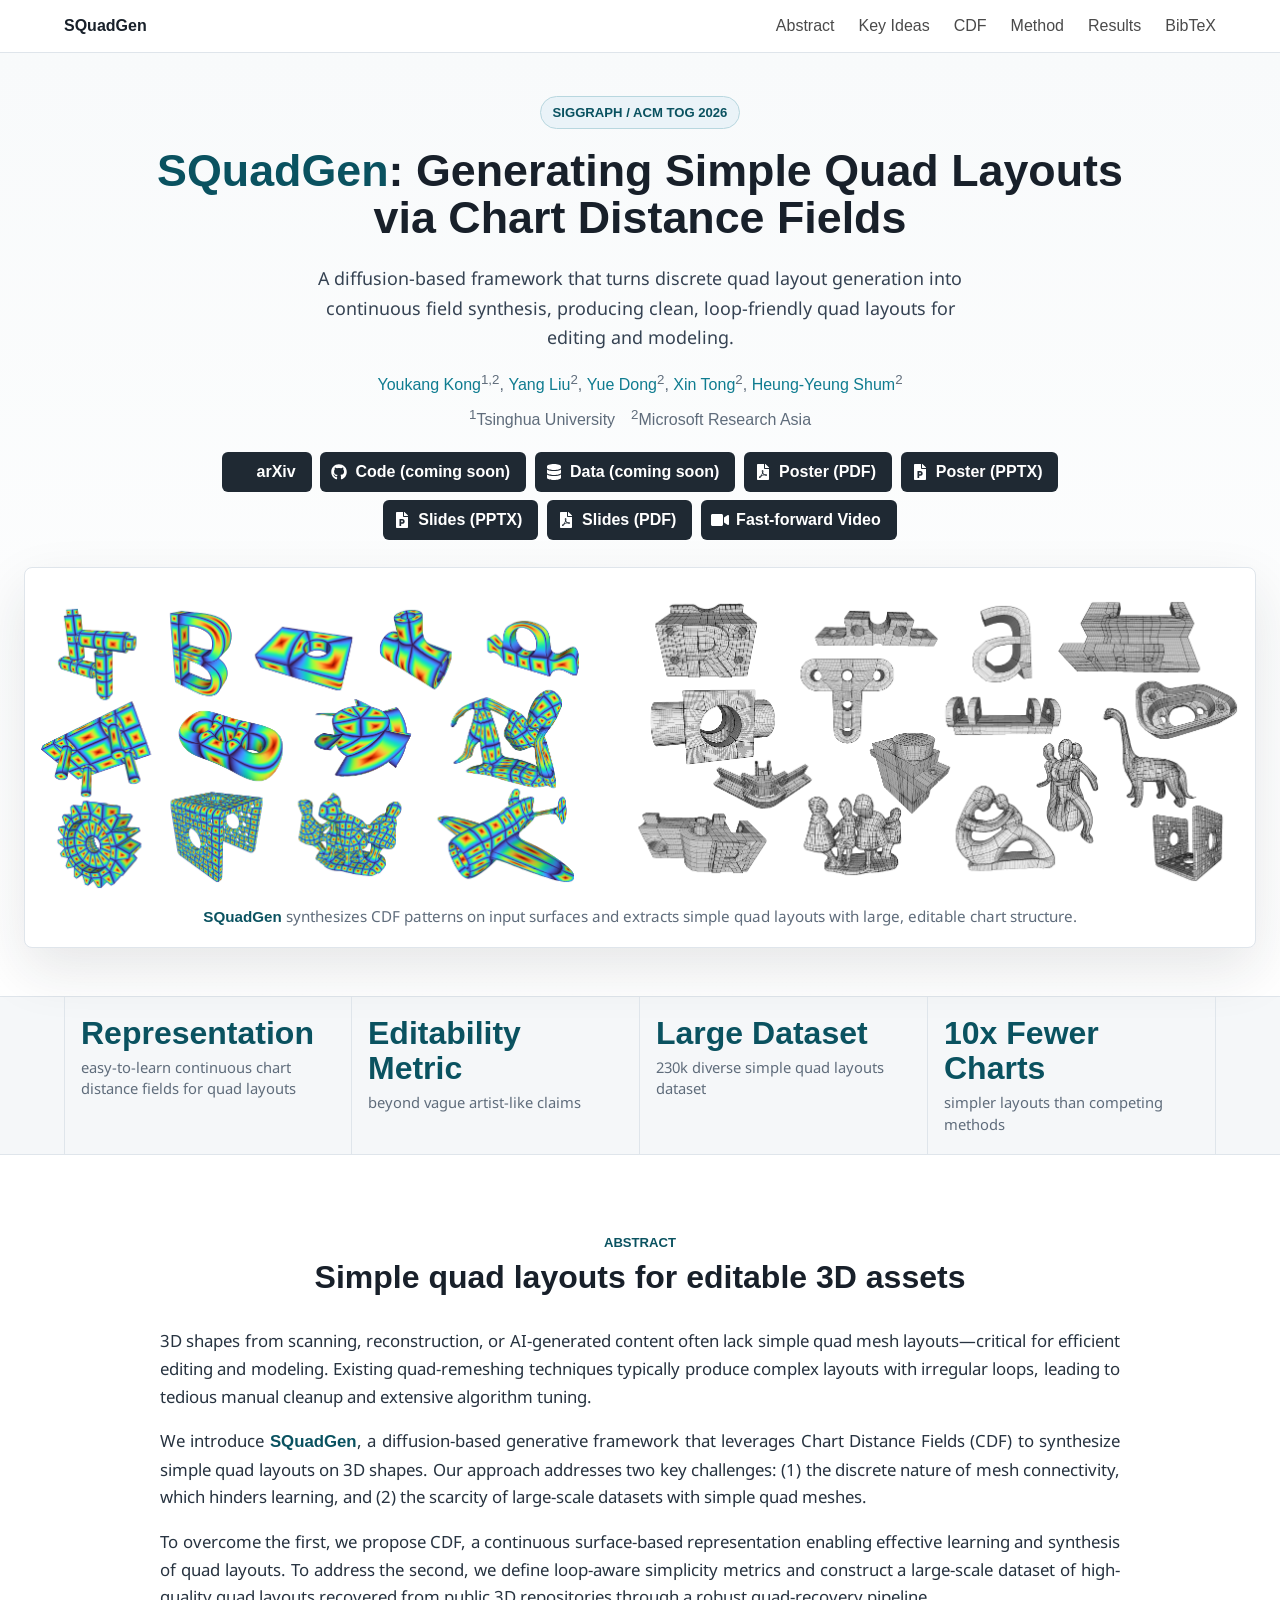
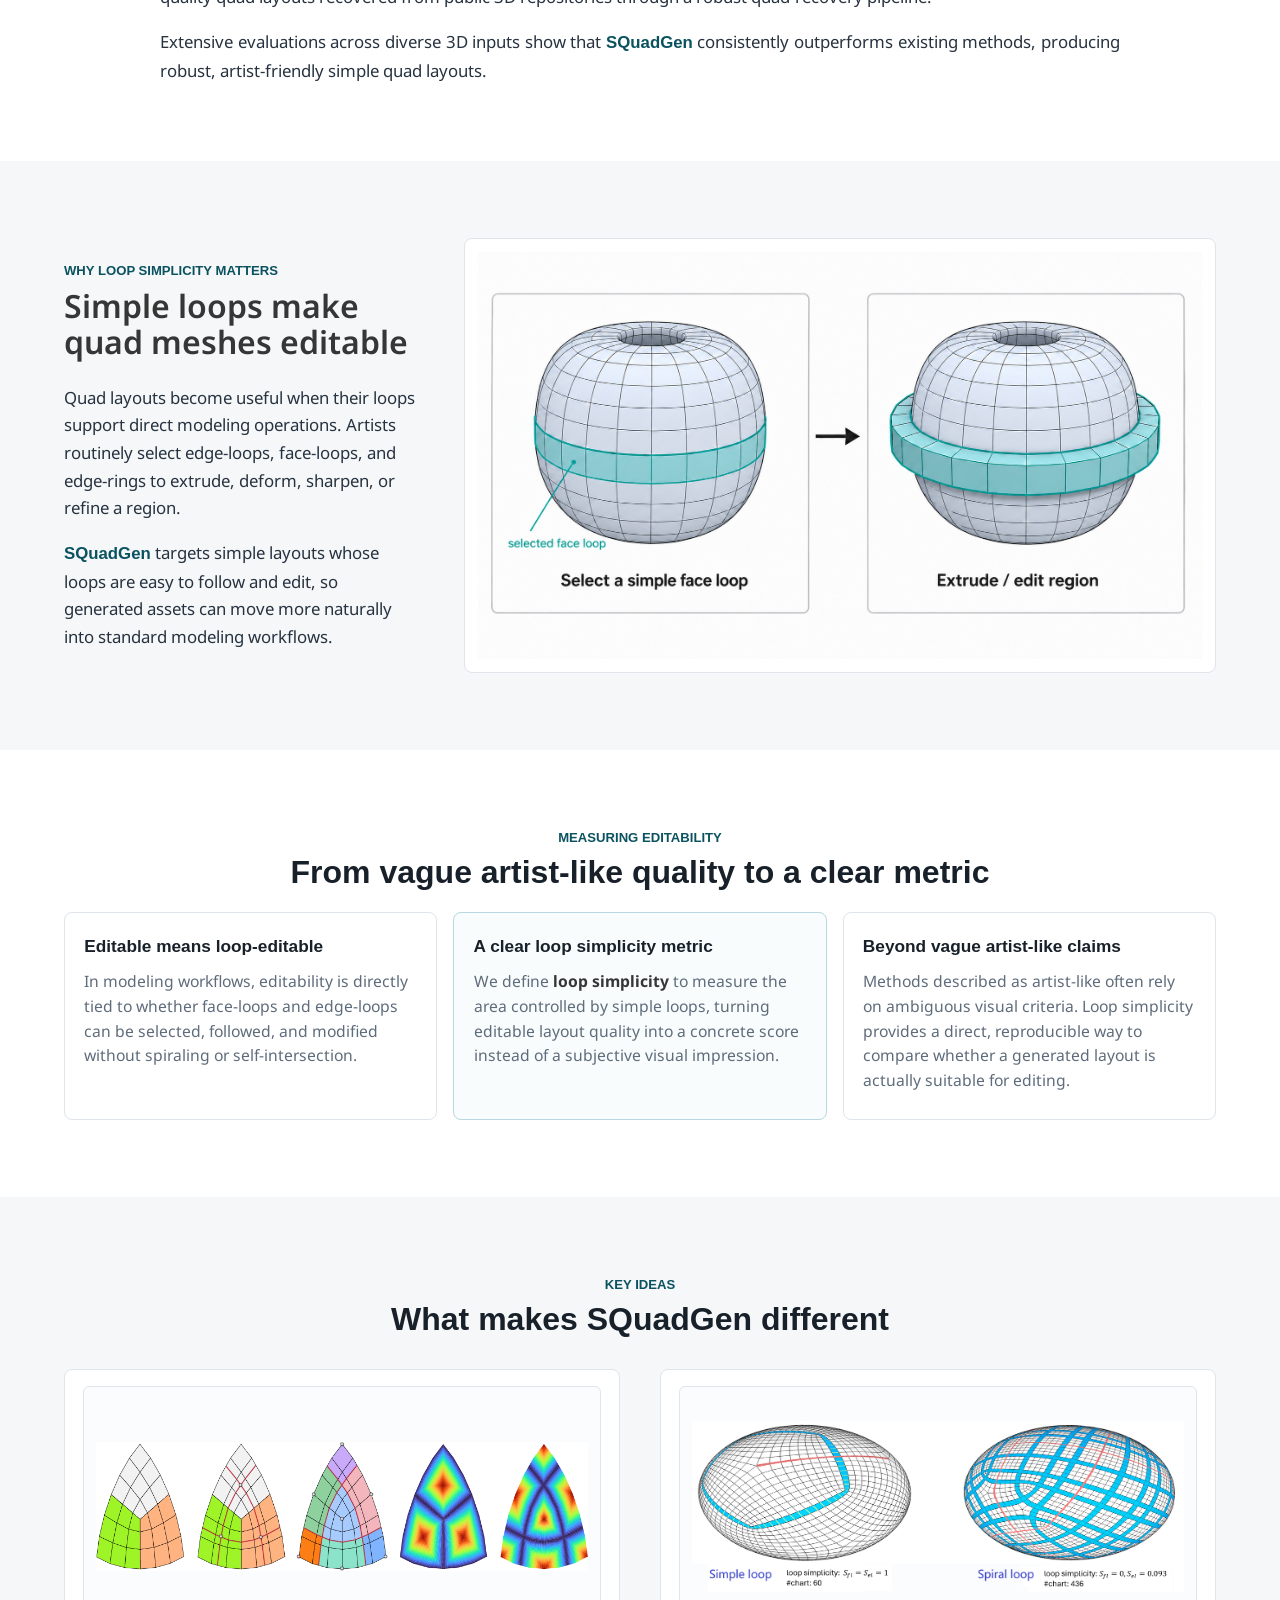
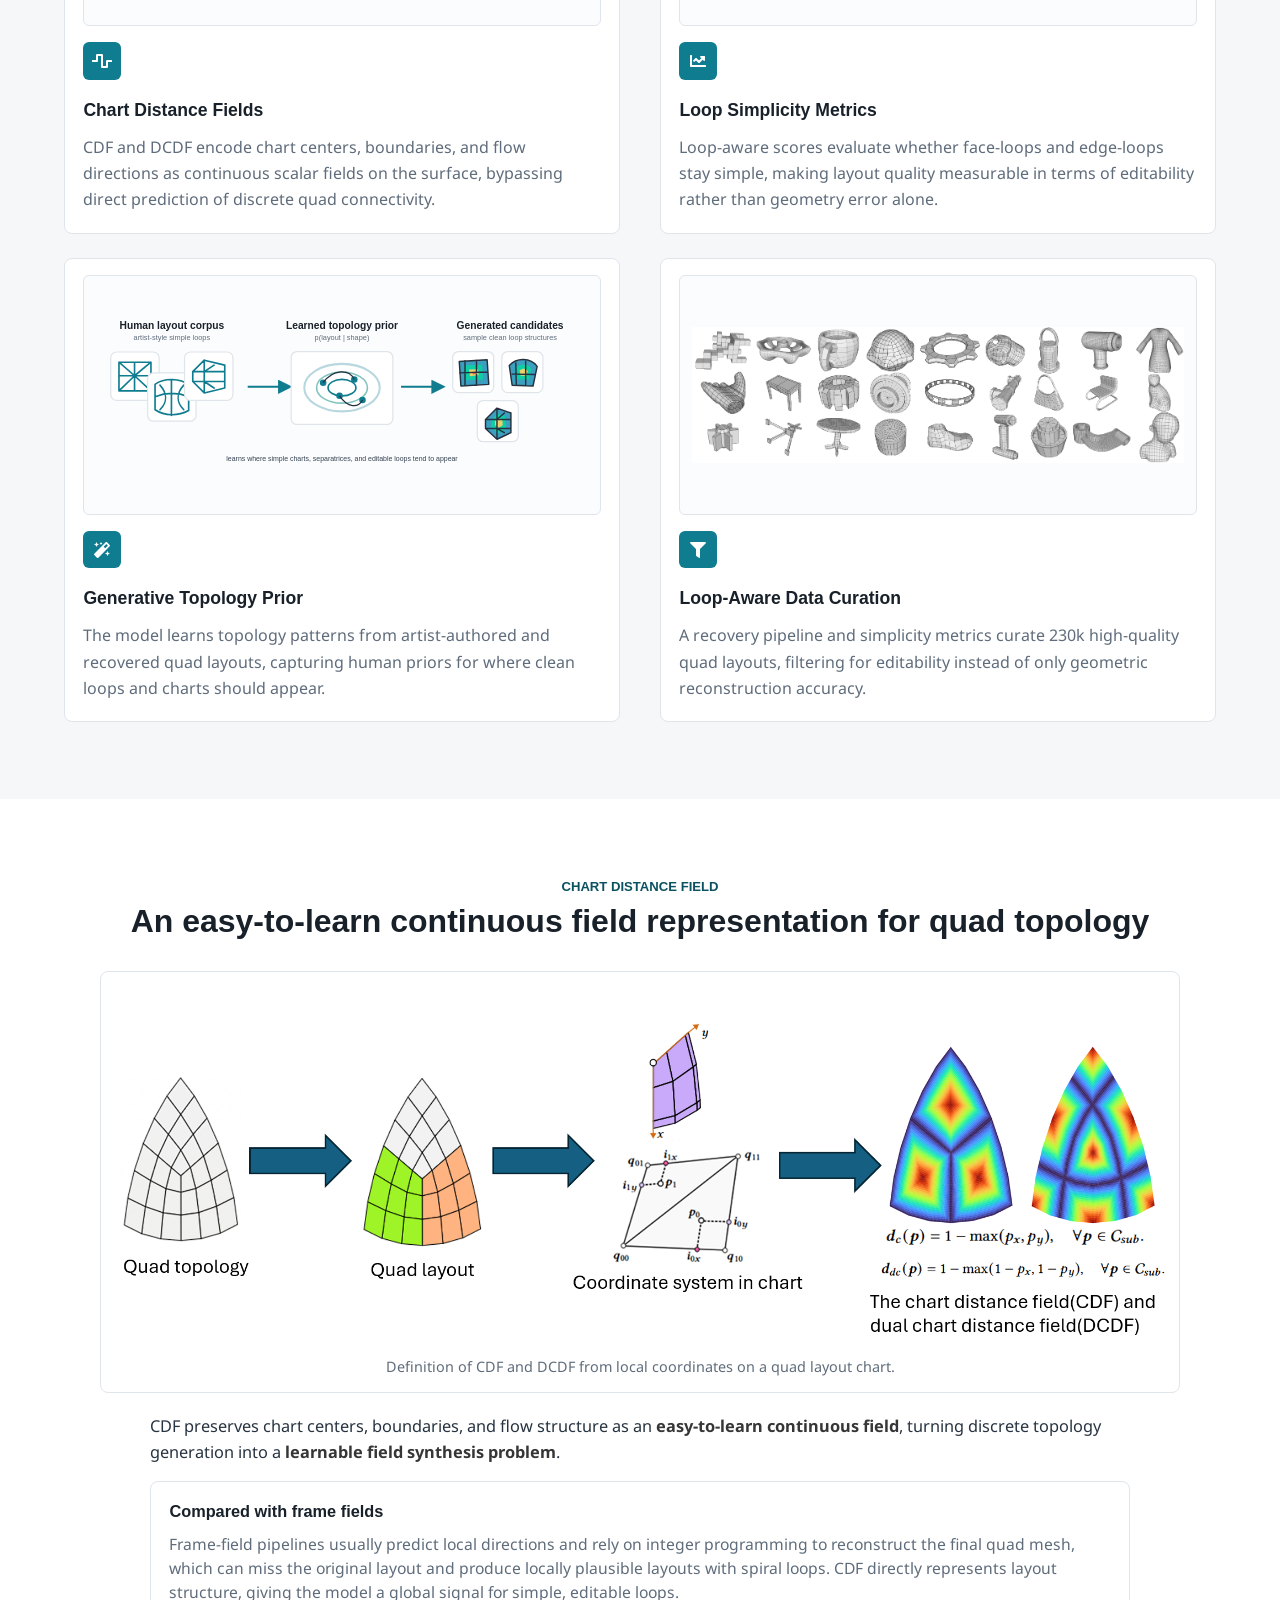
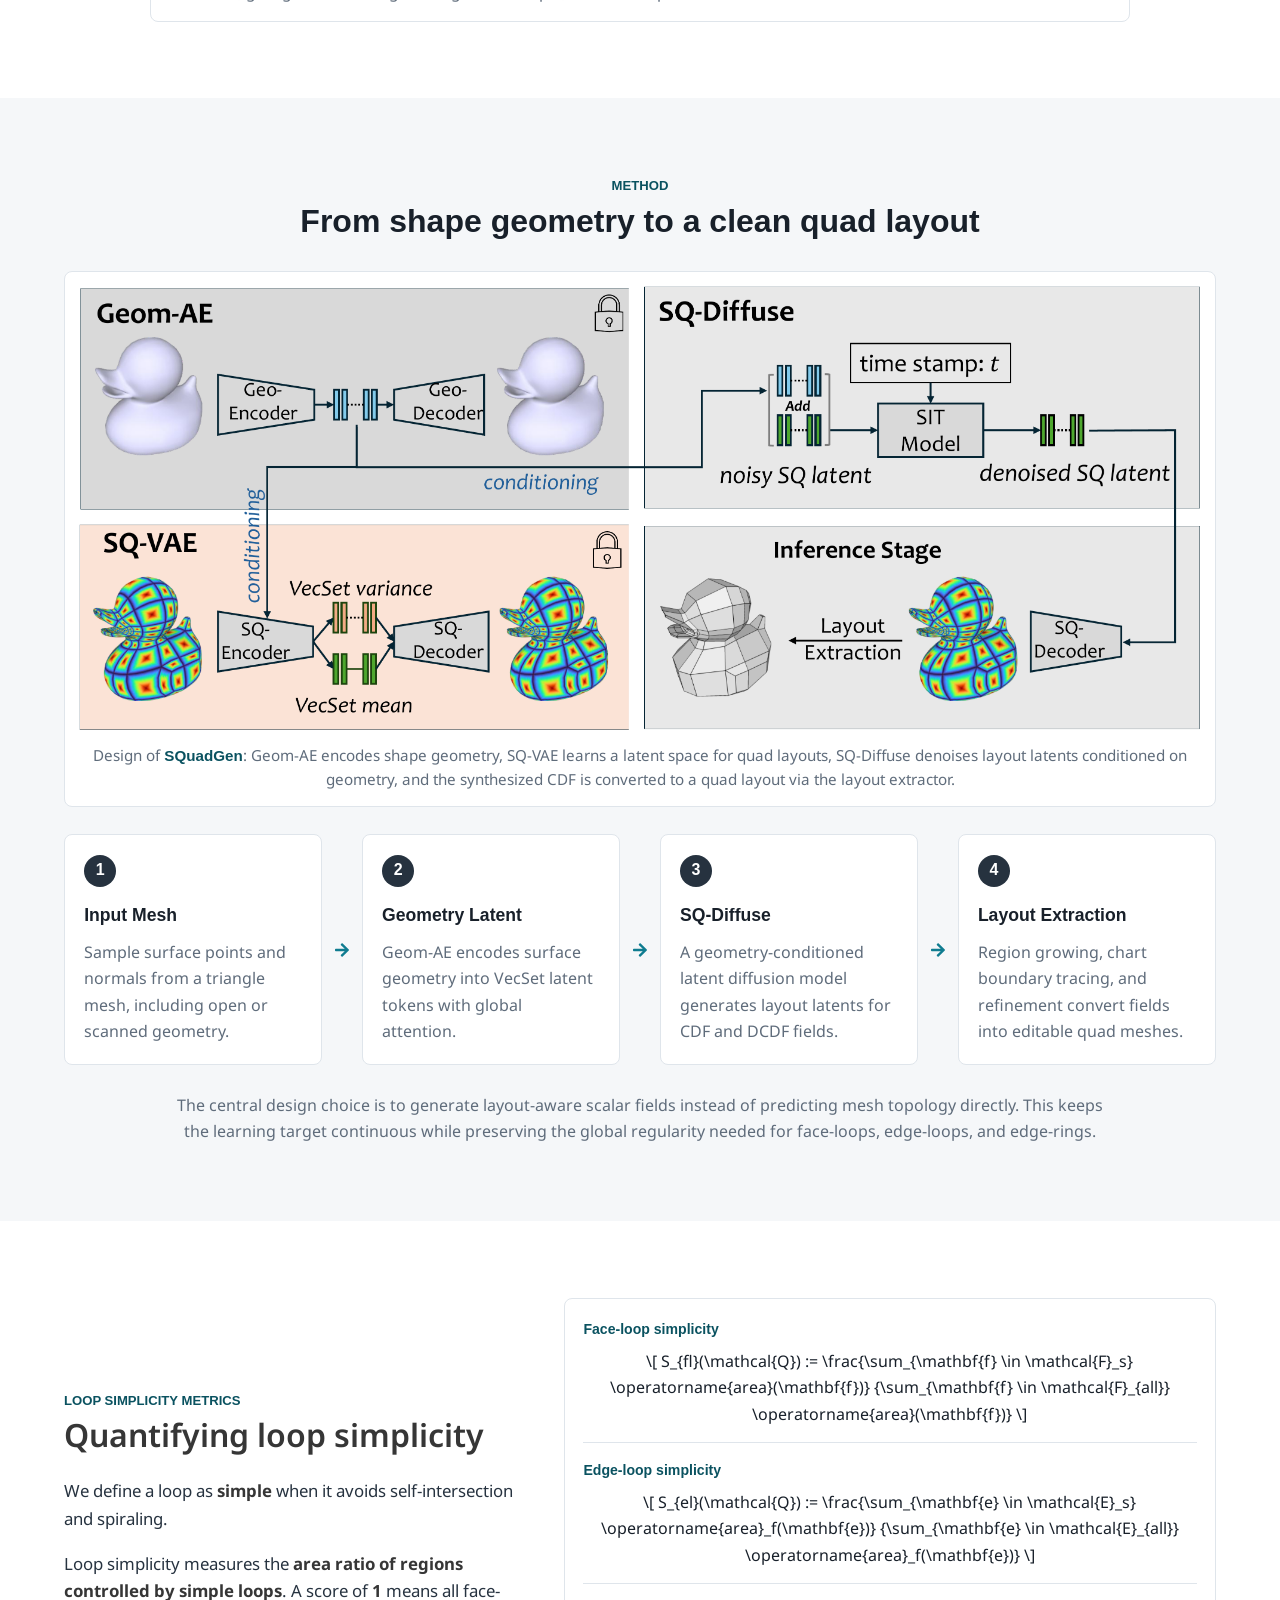
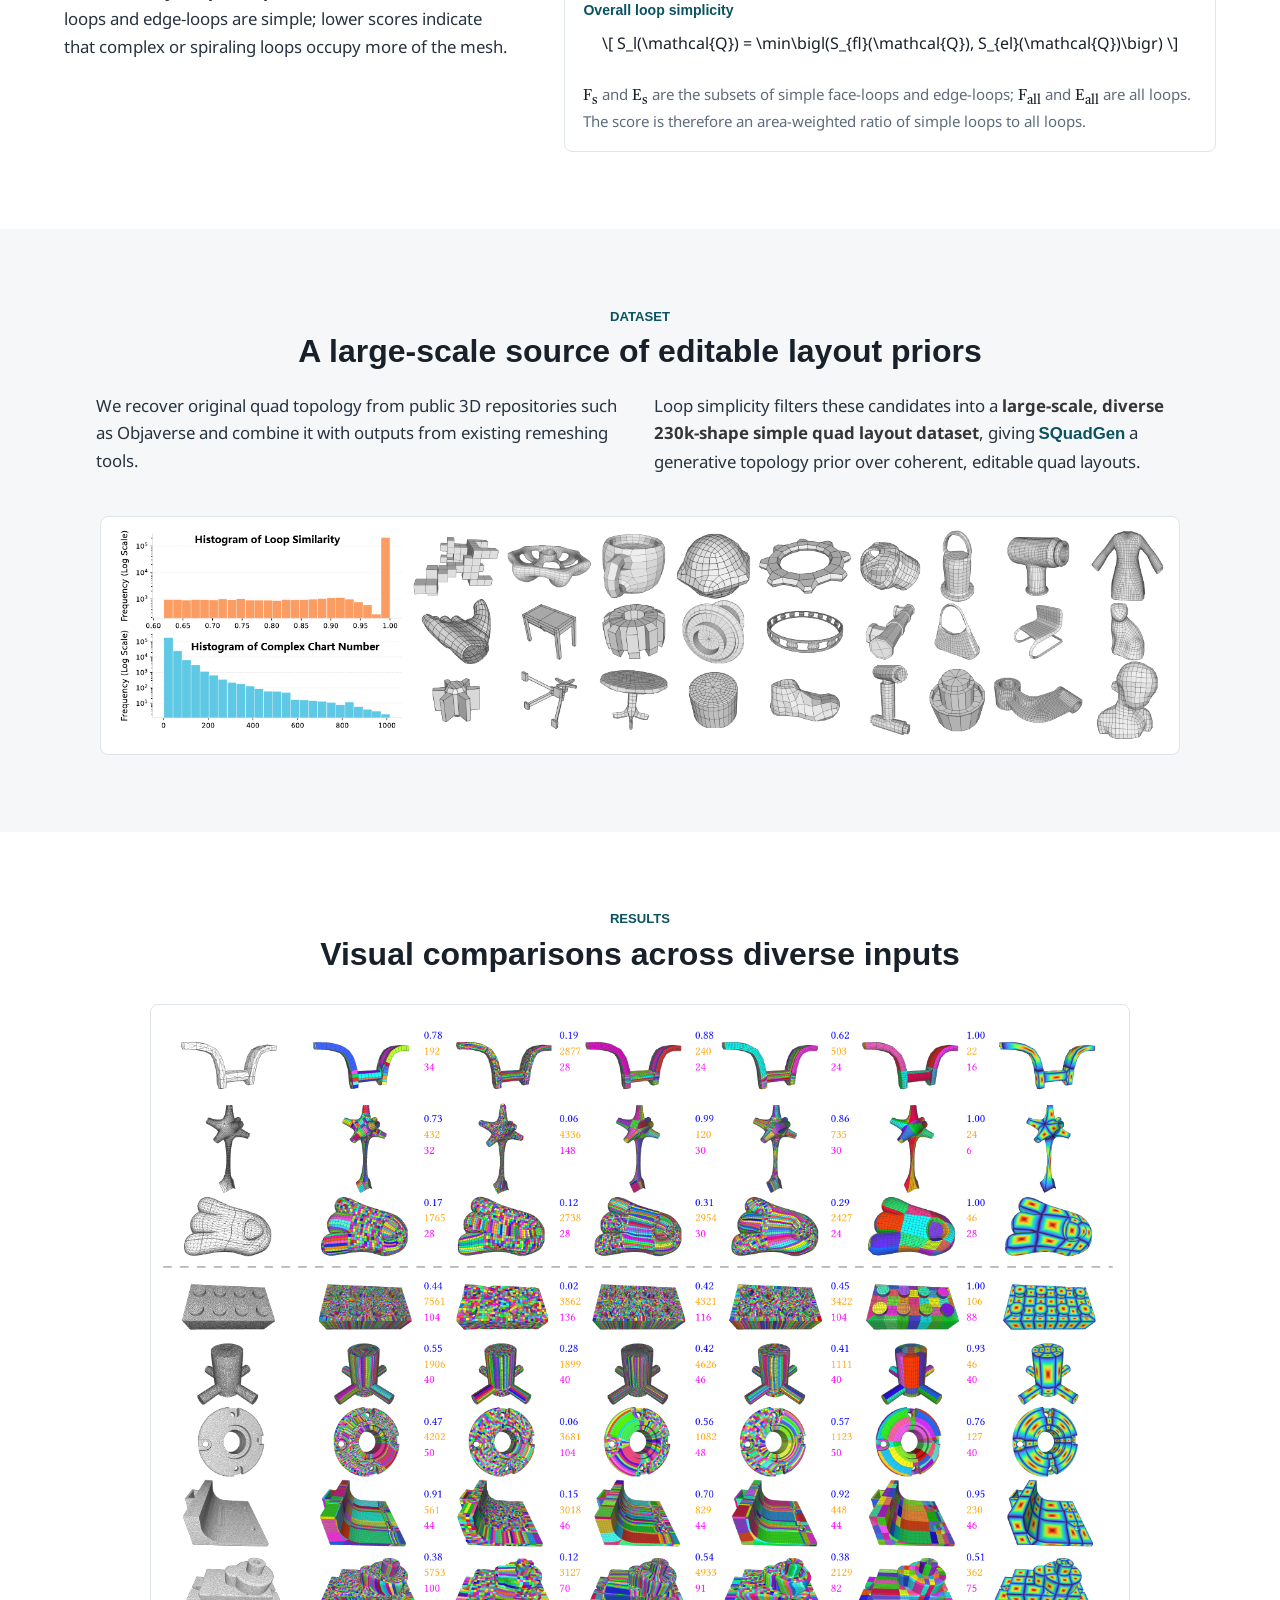
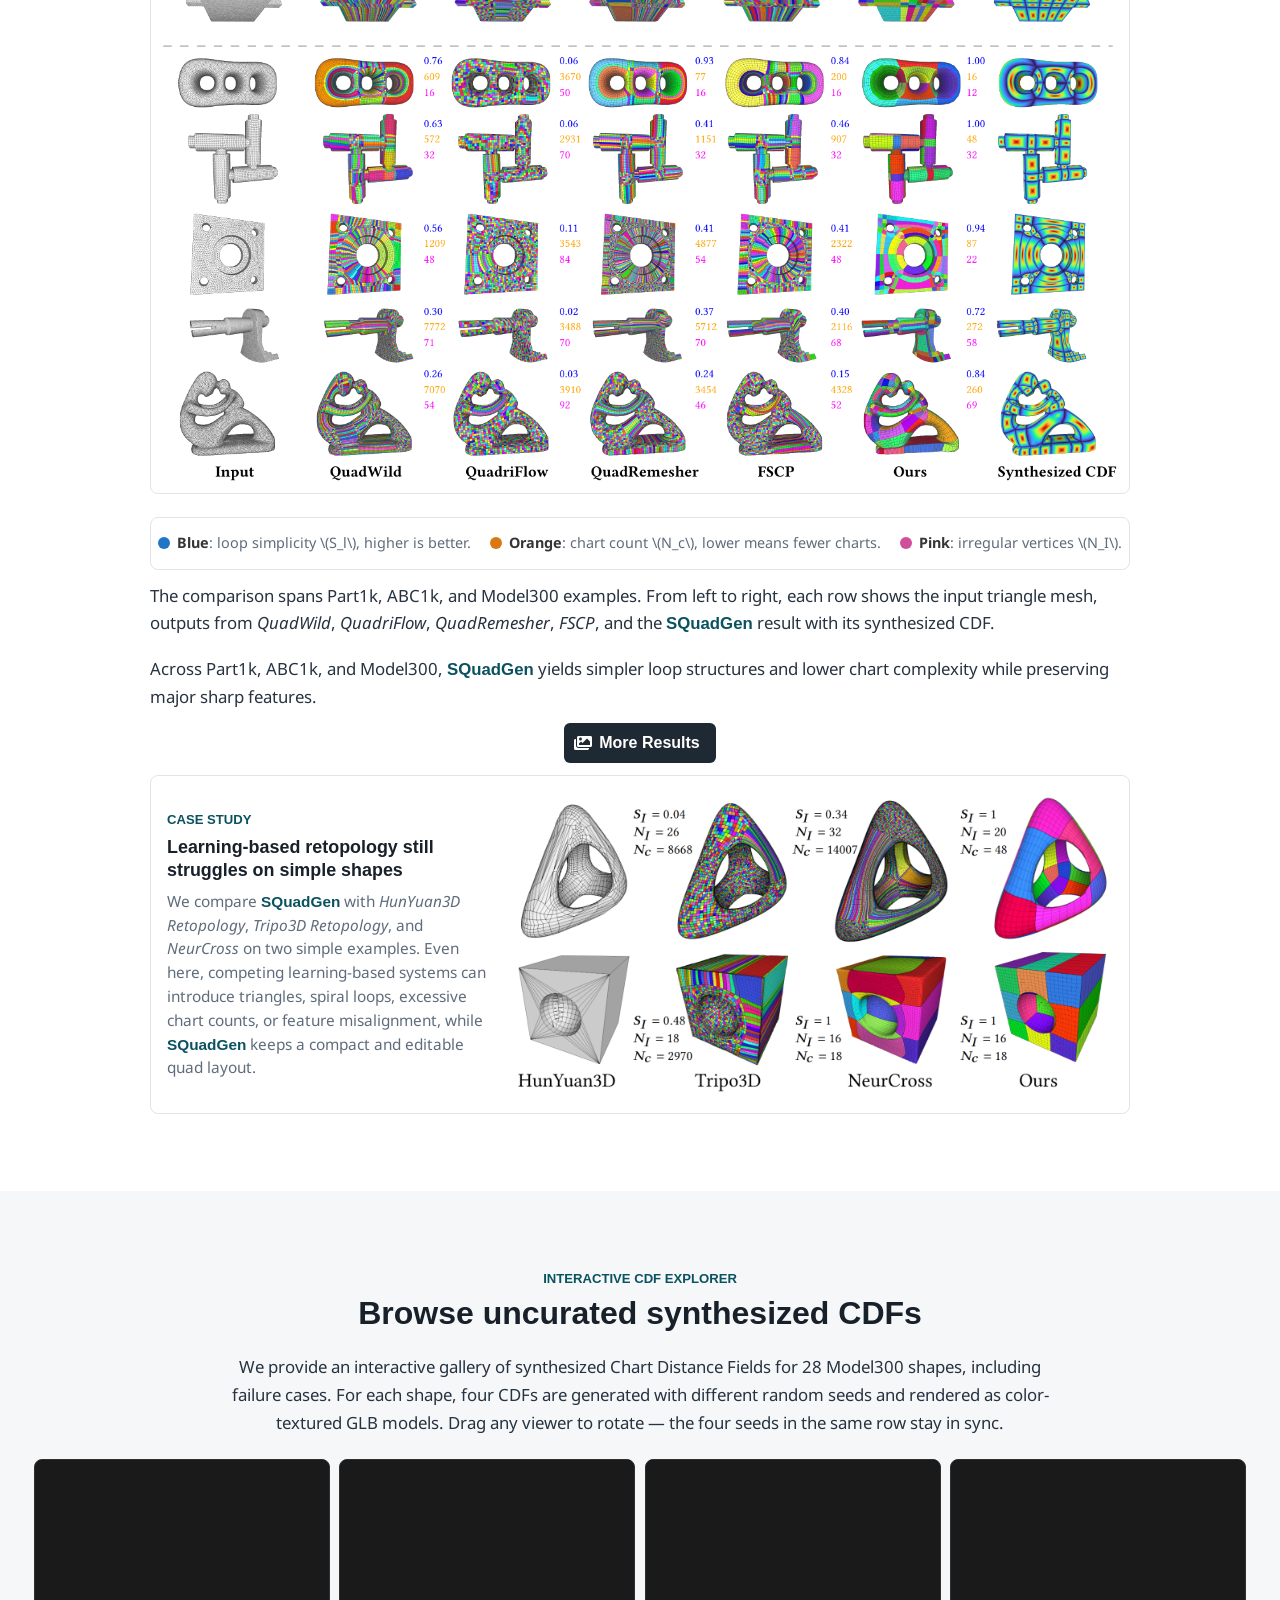
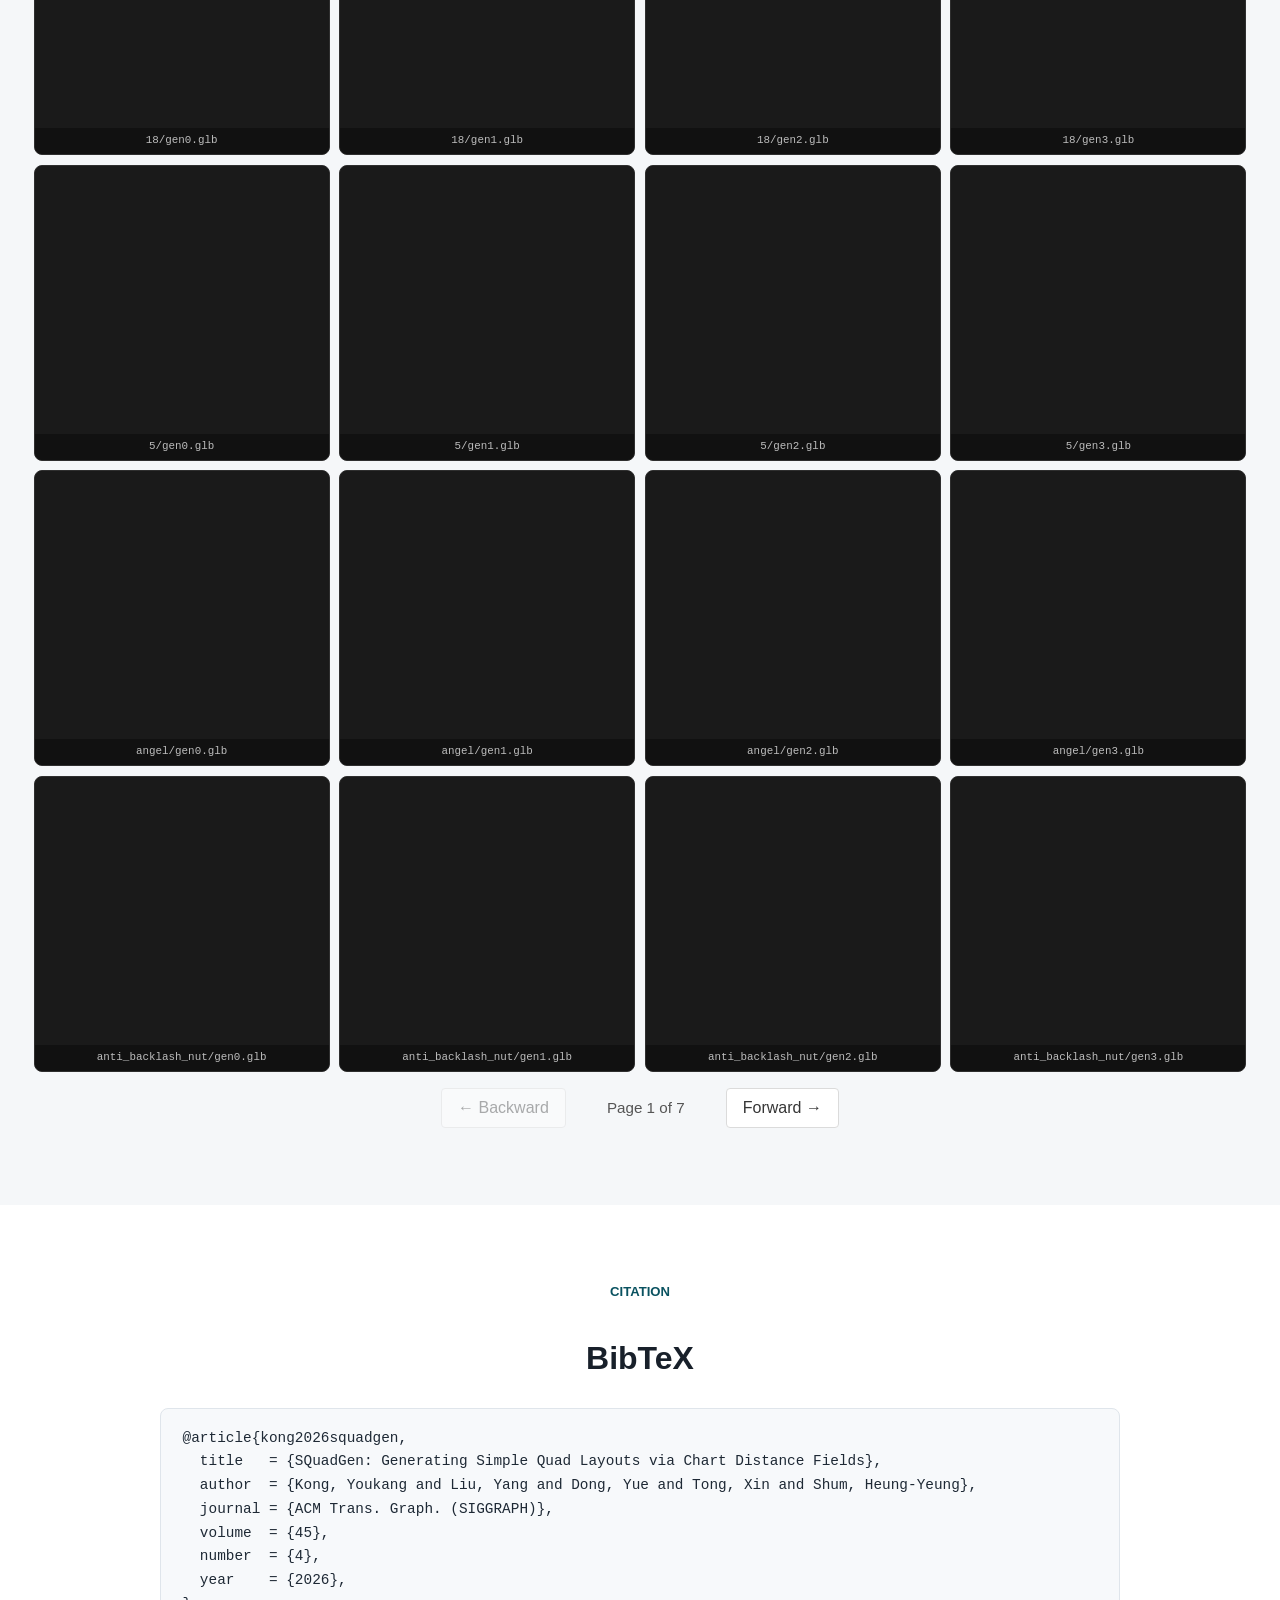
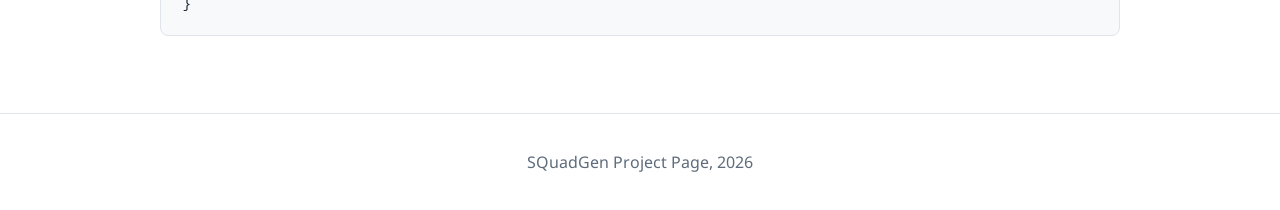
==== index.html @ d03b6384 "Add project homepage" ====
<!DOCTYPE html>
<html lang="en">
<head>
  <meta charset="utf-8">
  <meta name="description" content="SQuadGen generates simple, artist-friendly quad layouts on 3D shapes via Chart Distance Fields and geometry-conditioned latent diffusion.">
  <meta name="keywords" content="SQuadGen, quad mesh, quad layout, remeshing, retopology, Chart Distance Fields, CDF, diffusion model">
  <meta name="viewport" content="width=device-width, initial-scale=1">
  <title>SQuadGen: Generating Simple Quad Layouts via Chart Distance Fields</title>
  <link rel="icon" type="image/png" sizes="64x64" href="./static/images/favicon.png">

  <link href="https://fonts.googleapis.com/css?family=Google+Sans|Noto+Sans|Castoro" rel="stylesheet">
  <link rel="stylesheet" href="./static/css/bulma.min.css">
  <link rel="stylesheet" href="./static/css/bulma-carousel.min.css">
  <link rel="stylesheet" href="./static/css/bulma-slider.min.css">
  <link rel="stylesheet" href="./static/css/fontawesome.all.min.css">
  <link rel="stylesheet" href="https://cdn.jsdelivr.net/gh/jpswalsh/academicons@1/css/academicons.min.css">
  <link rel="stylesheet" href="./static/css/index.css?v=20260611-cdf2">
  <script src="https://ajax.googleapis.com/ajax/libs/jquery/3.5.1/jquery.min.js"></script>
  <script defer src="./static/js/fontawesome.all.min.js"></script>
  <script src="./static/js/bulma-carousel.min.js"></script>
  <script src="./static/js/bulma-slider.min.js"></script>
  <script type="module" src="https://ajax.googleapis.com/ajax/libs/model-viewer/3.4.0/model-viewer.min.js"></script>
  <script>
    window.MathJax = {
      tex: {
        inlineMath: [['\\(', '\\)'], ['$', '$']],
        displayMath: [['\\[', '\\]']]
      },
      svg: {
        fontCache: 'global'
      }
    };
  </script>
  <script defer src="https://cdn.jsdelivr.net/npm/mathjax@3/es5/tex-svg.js"></script>
  <script src="./static/js/index.js"></script>
</head>
<body>

<nav class="navbar project-navbar" role="navigation" aria-label="main navigation">
  <div class="container is-max-widescreen">
    <div class="navbar-brand">
      <a class="navbar-item project-mark" href="#top" aria-label="SQuadGen home">SQuadGen</a>
      <a role="button" class="navbar-burger" aria-label="menu" aria-expanded="false" data-target="project-menu">
        <span aria-hidden="true"></span>
        <span aria-hidden="true"></span>
        <span aria-hidden="true"></span>
      </a>
    </div>
    <div id="project-menu" class="navbar-menu">
      <div class="navbar-end">
        <a class="navbar-item" href="#abstract">Abstract</a>
        <a class="navbar-item" href="#ideas">Key Ideas</a>
        <a class="navbar-item" href="#cdf">CDF</a>
        <a class="navbar-item" href="#method">Method</a>
        <a class="navbar-item" href="#results">Results</a>
        <a class="navbar-item" href="#bibtex">BibTeX</a>
      </div>
    </div>
  </div>
</nav>

<main id="top">
  <section class="hero publication-hero">
    <div class="hero-body">
      <div class="container is-max-widescreen">
        <div class="hero-intro has-text-centered">
          <p class="venue-pill">SIGGRAPH / ACM TOG 2026</p>
          <h1 class="title publication-title"><span class="title-brand">SQuadGen</span>: Generating Simple Quad Layouts via Chart Distance Fields</h1>
          <p class="hero-summary">
            A diffusion-based framework that turns discrete quad layout generation into continuous field synthesis, producing clean, loop-friendly quad layouts for editing and modeling.
          </p>

          <div class="publication-authors is-size-6">
            <span class="author-block"><a href="https://Youkang-Kong.github.io/">Youkang Kong</a><sup>1,2</sup>,</span>
            <span class="author-block"><a href="https://xueyuhanlang.github.io/">Yang Liu</a><sup>2</sup>,</span>
            <span class="author-block"><a href="https://yuedong.shading.me/">Yue Dong</a><sup>2</sup>,</span>
            <span class="author-block"><a href="https://scholar.google.com/citations?user=P91a-UQAAAAJ">Xin Tong</a><sup>2</sup>,</span>
            <span class="author-block"><a href="https://scholar.google.com/citations?user=9akH-n8AAAAJ&amp;hl=en">Heung-Yeung Shum</a><sup>2</sup></span>
          </div>

          <div class="publication-affiliations is-size-6">
            <span><sup>1</sup>Tsinghua University</span>
            <span><sup>2</sup>Microsoft Research Asia</span>
          </div>

          <div class="publication-links">
            <a href="https://arxiv.org/abs/2604.27329" class="external-link button is-normal is-dark">
              <span class="icon"><i class="ai ai-arxiv"></i></span>
              <span>arXiv</span>
            </a>
            <a href="https://Youkang-Kong.github.io/squadgen/" class="external-link button is-normal is-dark">
              <span class="icon"><i class="fab fa-github"></i></span>
              <span>Code (coming soon)</span>
            </a>
            <a href="https://Youkang-Kong.github.io/squadgen/" class="external-link button is-normal is-dark">
              <span class="icon"><i class="fas fa-database"></i></span>
              <span>Data (coming soon)</span>
            </a>
            <a href="./poster/poster-56x23in-liu.pdf" class="external-link button is-normal is-dark">
              <span class="icon"><i class="fas fa-file-pdf"></i></span>
              <span>Poster (PDF)</span>
            </a>
            <a href="./poster/poster-56x23in-liu.pptx" download class="external-link button is-normal is-dark">
              <span class="icon"><i class="fas fa-file-powerpoint"></i></span>
              <span>Poster (PPTX)</span>
            </a>
            <a href="./slides/SQuadGen.pptx" download class="external-link button is-normal is-dark">
              <span class="icon"><i class="fas fa-file-powerpoint"></i></span>
              <span>Slides (PPTX)</span>
            </a>
            <a href="./slides/SQuadGen.pdf" class="external-link button is-normal is-dark">
              <span class="icon"><i class="fas fa-file-pdf"></i></span>
              <span>Slides (PDF)</span>
            </a>
            <a href="./fastforward_video/ffvideo_v6_voice.mp4" class="external-link button is-normal is-dark">
              <span class="icon"><i class="fas fa-video"></i></span>
              <span>Fast-forward Video</span>
            </a>
          </div>
        </div>

        <figure class="teaser-frame hero-teaser-frame">
          <img src="./static/images/teaserfinal.png" alt="SQuadGen chart distance field visualizations and extracted quad layouts">
          <figcaption>
            <span class="brand-highlight">SQuadGen</span> synthesizes CDF patterns on input surfaces and extracts simple quad layouts with large, editable chart structure.
          </figcaption>
        </figure>
      </div>
    </div>
  </section>

  <section class="metrics-band" aria-label="Project highlights">
    <div class="container is-max-widescreen">
      <div class="metric-grid">
        <div class="metric-item">
          <span class="metric-value">Representation</span>
          <span class="metric-label">easy-to-learn continuous chart distance fields for quad layouts</span>
        </div>
        <div class="metric-item">
          <span class="metric-value">Editability Metric</span>
          <span class="metric-label">beyond vague artist-like claims</span>
        </div>
        <div class="metric-item">
          <span class="metric-value">Large Dataset</span>
          <span class="metric-label">230k diverse simple quad layouts dataset</span>
        </div>
        <div class="metric-item">
          <span class="metric-value">10x Fewer Charts</span>
          <span class="metric-label">simpler layouts than competing methods</span>
        </div>
      </div>
    </div>
  </section>

  <section class="section" id="abstract">
    <div class="container is-max-desktop">
      <div class="section-heading has-text-centered">
        <p class="eyebrow">Abstract</p>
        <h2 class="title is-3">Simple quad layouts for editable 3D assets</h2>
      </div>
      <div class="content publication-body has-text-justified">
        <p>
          3D shapes from scanning, reconstruction, or AI-generated content often lack simple quad mesh layouts—critical for efficient editing and modeling. Existing quad-remeshing techniques typically produce complex layouts with irregular loops, leading to tedious manual cleanup and extensive algorithm tuning.
        </p>
        <p>
          We introduce <span class="brand-highlight">SQuadGen</span>, a diffusion-based generative framework that leverages Chart Distance Fields (CDF) to synthesize simple quad layouts on 3D shapes. Our approach addresses two key challenges: (1) the discrete nature of mesh connectivity, which hinders learning, and (2) the scarcity of large-scale datasets with simple quad meshes.
        </p>
        <p>
          To overcome the first, we propose CDF, a continuous surface-based representation enabling effective learning and synthesis of quad layouts. To address the second, we define loop-aware simplicity metrics and construct a large-scale dataset of high-quality quad layouts recovered from public 3D repositories through a robust quad-recovery pipeline.
        </p>
        <p>
          Extensive evaluations across diverse 3D inputs show that <span class="brand-highlight">SQuadGen</span> consistently outperforms existing methods, producing robust, artist-friendly simple quad layouts.
        </p>
      </div>
    </div>
  </section>

  <section class="section" id="why-loop-simplicity">
    <div class="container is-max-widescreen">
      <div class="columns is-variable is-6 is-vcentered">
        <div class="column is-4-desktop">
          <p class="eyebrow">Why Loop Simplicity Matters</p>
          <h2 class="title is-3">Simple loops make quad meshes editable</h2>
          <div class="content publication-body">
            <p>
              Quad layouts become useful when their loops support direct modeling operations. Artists routinely select edge-loops, face-loops, and edge-rings to extrude, deform, sharpen, or refine a region.
            </p>
            <p>
              <span class="brand-highlight">SQuadGen</span> targets simple layouts whose loops are easy to follow and edit, so generated assets can move more naturally into standard modeling workflows.
            </p>
          </div>
        </div>
        <div class="column is-8-desktop">
          <figure class="why-loop-figure">
            <img src="./static/images/why-loop-edit.png?v=20260804-162246" alt="Selecting a loop on a simple quad layout and editing it with extrusion">
          </figure>
        </div>
      </div>
    </div>
  </section>

  <section class="section" id="metric-motivation">
    <div class="container is-max-widescreen">
      <div class="section-heading has-text-centered compact-heading">
        <p class="eyebrow">Measuring Editability</p>
        <h2 class="title is-3">From vague artist-like quality to a clear metric</h2>
      </div>

      <div class="metric-motivation-grid">
        <article class="metric-motivation-card">
          <h3>Editable means loop-editable</h3>
          <p>
            In modeling workflows, editability is directly tied to whether face-loops and edge-loops can be selected, followed, and modified without spiraling or self-intersection.
          </p>
        </article>
        <article class="metric-motivation-card metric-motivation-card-strong">
          <h3>A clear loop simplicity metric</h3>
          <p>
            We define <strong>loop simplicity</strong> to measure the area controlled by simple loops, turning editable layout quality into a concrete score instead of a subjective visual impression.
          </p>
        </article>
        <article class="metric-motivation-card">
          <h3>Beyond vague artist-like claims</h3>
          <p>
            Methods described as artist-like often rely on ambiguous visual criteria. Loop simplicity provides a direct, reproducible way to compare whether a generated layout is actually suitable for editing.
          </p>
        </article>
      </div>
    </div>
  </section>

  <section class="section" id="ideas">
    <div class="container is-max-widescreen">
      <div class="section-heading has-text-centered">
        <p class="eyebrow">Key Ideas</p>
        <h2 class="title is-3">What makes SQuadGen different</h2>
      </div>

      <div class="columns is-variable is-5 is-multiline idea-columns">
        <div class="column is-half-desktop">
          <article class="idea-card">
            <figure class="idea-figure">
              <img src="./static/images/key-cdf.png" alt="Chart splitting and CDF/DCDF construction">
            </figure>
            <div class="idea-icon"><i class="fas fa-wave-square"></i></div>
            <h3>Chart Distance Fields</h3>
            <p>
              CDF and DCDF encode chart centers, boundaries, and flow directions as continuous scalar fields on the surface, bypassing direct prediction of discrete quad connectivity.
            </p>
          </article>
        </div>
        <div class="column is-half-desktop">
          <article class="idea-card">
            <figure class="idea-figure">
              <img src="./static/images/key-loop-simplicity.png" alt="Comparison of simple and spiral loops with loop simplicity scores">
            </figure>
            <div class="idea-icon"><i class="fas fa-chart-line"></i></div>
            <h3>Loop Simplicity Metrics</h3>
            <p>
              Loop-aware scores evaluate whether face-loops and edge-loops stay simple, making layout quality measurable in terms of editability rather than geometry error alone.
            </p>
          </article>
        </div>
        <div class="column is-half-desktop">
          <article class="idea-card">
            <figure class="idea-figure">
              <img src="./static/images/key-generative-prior.svg" alt="Concept diagram of a learned generative topology prior">
            </figure>
            <div class="idea-icon"><i class="fas fa-magic"></i></div>
            <h3>Generative Topology Prior</h3>
            <p>
              The model learns topology patterns from artist-authored and recovered quad layouts, capturing human priors for where clean loops and charts should appear.
            </p>
          </article>
        </div>
        <div class="column is-half-desktop">
          <article class="idea-card">
            <figure class="idea-figure">
              <img src="./static/images/key-dataset.png" alt="Dataset statistics and curated quad mesh examples">
            </figure>
            <div class="idea-icon"><i class="fas fa-filter"></i></div>
            <h3>Loop-Aware Data Curation</h3>
            <p>
              A recovery pipeline and simplicity metrics curate 230k high-quality quad layouts, filtering for editability instead of only geometric reconstruction accuracy.
            </p>
          </article>
        </div>
      </div>
    </div>
  </section>

  <section class="section" id="cdf">
    <div class="container is-max-widescreen">
      <div class="section-heading has-text-centered">
        <p class="eyebrow">Chart Distance Field</p>
        <h2 class="title is-3">An easy-to-learn continuous field representation for quad topology</h2>
      </div>

      <figure class="cdf-figure cdf-definition-figure">
        <img src="./static/images/cdf_defination.png" alt="Definition of Chart Distance Field and Dual Chart Distance Field from a quad layout chart">
        <figcaption>
          Definition of CDF and DCDF from local coordinates on a quad layout chart.
        </figcaption>
      </figure>

      <div class="cdf-main-copy">
        <p>
          CDF preserves chart centers, boundaries, and flow structure as an <strong>easy-to-learn continuous field</strong>, turning discrete topology generation into a <strong>learnable field synthesis problem</strong>.
        </p>
      </div>

      <div class="cdf-compare-card">
        <h3>Compared with frame fields</h3>
        <p>
          Frame-field pipelines usually predict local directions and rely on integer programming to reconstruct the final quad mesh, which can miss the original layout and produce locally plausible layouts with spiral loops. CDF directly represents layout structure, giving the model a global signal for simple, editable loops.
        </p>
      </div>
    </div>
  </section>

  <section class="section" id="method">
    <div class="container is-max-widescreen">
      <div class="section-heading has-text-centered">
        <p class="eyebrow">Method</p>
        <h2 class="title is-3">From shape geometry to a clean quad layout</h2>
      </div>

      <figure class="method-figure">
        <img src="./static/images/method-fig8.png" alt="Design of SQuadGen with Geom-AE, SQ-VAE, SQ-Diffuse, and layout extractor">
        <figcaption>
          Design of <span class="brand-highlight">SQuadGen</span>: Geom-AE encodes shape geometry, SQ-VAE learns a latent space for quad layouts, SQ-Diffuse denoises layout latents conditioned on geometry, and the synthesized CDF is converted to a quad layout via the layout extractor.
        </figcaption>
      </figure>

      <div class="method-flow" aria-label="SQuadGen pipeline">
        <div class="flow-step">
          <span class="flow-number">1</span>
          <h3>Input Mesh</h3>
          <p>Sample surface points and normals from a triangle mesh, including open or scanned geometry.</p>
        </div>
        <div class="flow-arrow"><i class="fas fa-arrow-right"></i></div>
        <div class="flow-step">
          <span class="flow-number">2</span>
          <h3>Geometry Latent</h3>
          <p>Geom-AE encodes surface geometry into VecSet latent tokens with global attention.</p>
        </div>
        <div class="flow-arrow"><i class="fas fa-arrow-right"></i></div>
        <div class="flow-step">
          <span class="flow-number">3</span>
          <h3>SQ-Diffuse</h3>
          <p>A geometry-conditioned latent diffusion model generates layout latents for CDF and DCDF fields.</p>
        </div>
        <div class="flow-arrow"><i class="fas fa-arrow-right"></i></div>
        <div class="flow-step">
          <span class="flow-number">4</span>
          <h3>Layout Extraction</h3>
          <p>Region growing, chart boundary tracing, and refinement convert fields into editable quad meshes.</p>
        </div>
      </div>

      <div class="content method-note">
        <p>
          The central design choice is to generate layout-aware scalar fields instead of predicting mesh topology directly. This keeps the learning target continuous while preserving the global regularity needed for face-loops, edge-loops, and edge-rings.
        </p>
      </div>
    </div>
  </section>

  <section class="section" id="loop-metrics">
    <div class="container is-max-widescreen">
      <div class="columns is-variable is-6 is-vcentered metric-definition-row">
        <div class="column is-5-desktop">
          <p class="eyebrow">Loop Simplicity Metrics</p>
          <h2 class="title is-3">Quantifying loop simplicity</h2>
          <div class="content publication-body">
            <p>
              We define a loop as <strong>simple</strong> when it avoids self-intersection and spiraling.
            </p>
            <p>
              Loop simplicity measures the <strong>area ratio of regions controlled by simple loops</strong>. A score of <strong>1</strong> means all face-loops and edge-loops are simple; lower scores indicate that complex or spiraling loops occupy more of the mesh.
            </p>
          </div>
        </div>
        <div class="column is-7-desktop">
          <div class="formula-panel" aria-label="Loop simplicity formulas">
            <div class="formula-row">
              <p class="formula-title">Face-loop simplicity</p>
              <div class="formula-expression latex-formula">
                \[
                  S_{fl}(\mathcal{Q}) :=
                  \frac{\sum_{\mathbf{f} \in \mathcal{F}_s} \operatorname{area}(\mathbf{f})}
                       {\sum_{\mathbf{f} \in \mathcal{F}_{all}} \operatorname{area}(\mathbf{f})}
                \]
              </div>
            </div>

            <div class="formula-row">
              <p class="formula-title">Edge-loop simplicity</p>
              <div class="formula-expression latex-formula">
                \[
                  S_{el}(\mathcal{Q}) :=
                  \frac{\sum_{\mathbf{e} \in \mathcal{E}_s} \operatorname{area}_f(\mathbf{e})}
                       {\sum_{\mathbf{e} \in \mathcal{E}_{all}} \operatorname{area}_f(\mathbf{e})}
                \]
              </div>
            </div>

            <div class="formula-row formula-row-final">
              <p class="formula-title">Overall loop simplicity</p>
              <div class="formula-expression latex-formula">
                \[
                  S_l(\mathcal{Q}) = \min\bigl(S_{fl}(\mathcal{Q}), S_{el}(\mathcal{Q})\bigr)
                \]
              </div>
            </div>

            <p class="formula-note">
              <span class="math-inline">F<sub>s</sub></span> and <span class="math-inline">E<sub>s</sub></span> are the subsets of simple face-loops and edge-loops; <span class="math-inline">F<sub>all</sub></span> and <span class="math-inline">E<sub>all</sub></span> are all loops. The score is therefore an area-weighted ratio of simple loops to all loops.
            </p>
          </div>
        </div>
      </div>
    </div>
  </section>

  <section class="section" id="dataset">
    <div class="container is-max-widescreen">
      <div class="section-heading has-text-centered compact-heading">
        <p class="eyebrow">Dataset</p>
        <h2 class="title is-3">A large-scale source of editable layout priors</h2>
      </div>

      <div class="content publication-body dataset-copy">
        <p>
          We recover original quad topology from public 3D repositories such as Objaverse and combine it with outputs from existing remeshing tools.
        </p>
        <p>
          Loop simplicity filters these candidates into a <strong>large-scale, diverse 230k-shape simple quad layout dataset</strong>, giving <span class="brand-highlight">SQuadGen</span> a generative topology prior over coherent, editable quad layouts.
        </p>
      </div>

      <figure class="detail-figure dataset-figure">
        <img src="./static/images/key-dataset-all.png" alt="Statistics of the proposed large-scale diverse simple quad layout dataset">
      </figure>
    </div>
  </section>

  <section class="section" id="results">
    <div class="container is-max-widescreen">
      <div class="section-heading has-text-centered">
        <p class="eyebrow">Results</p>
        <h2 class="title is-3">Visual comparisons across diverse inputs</h2>
      </div>

      <figure class="result-figure result-figure-large">
        <img src="./static/images/results-visnew.png" alt="Visual comparison of SQuadGen with QuadWild, QuadriFlow, QuadRemesher, and FSCP on Part1k, ABC1k, and Model300 examples">
      </figure>

      <div class="result-explanation">
        <div class="result-legend" aria-label="Colored metric legend">
          <div class="legend-item">
            <span class="legend-swatch legend-blue"></span>
            <span><strong>Blue</strong>: loop simplicity \(S_l\), higher is better.</span>
          </div>
          <div class="legend-item">
            <span class="legend-swatch legend-orange"></span>
            <span><strong>Orange</strong>: chart count \(N_c\), lower means fewer charts.</span>
          </div>
          <div class="legend-item">
            <span class="legend-swatch legend-purple"></span>
            <span><strong>Pink</strong>: irregular vertices \(N_I\).</span>
          </div>
        </div>

        <div class="content publication-body result-comments">
          <p>
            The comparison spans Part1k, ABC1k, and Model300 examples. From left to right, each row shows the input triangle mesh, outputs from <em>QuadWild</em>, <em>QuadriFlow</em>, <em>QuadRemesher</em>, <em>FSCP</em>, and the <span class="brand-highlight">SQuadGen</span> result with its synthesized CDF.
          </p>
          <p>
            Across Part1k, ABC1k, and Model300, <span class="brand-highlight">SQuadGen</span> yields simpler loop structures and lower chart complexity while preserving major sharp features.
          </p>
        </div>

        <div class="result-actions">
          <a href="./static/files/sup2.pdf" class="button is-normal more-results-button" target="_blank" rel="noopener">
            <span class="icon"><i class="fas fa-images"></i></span>
            <span>More Results</span>
          </a>
        </div>

        <div class="learning-case-study">
          <div class="case-study-copy">
            <p class="eyebrow">Case Study</p>
            <h3>Learning-based retopology still struggles on simple shapes</h3>
            <p>
              We compare <span class="brand-highlight">SQuadGen</span> with <em>HunYuan3D Retopology</em>, <em>Tripo3D Retopology</em>, and <em>NeurCross</em> on two simple examples. Even here, competing learning-based systems can introduce triangles, spiral loops, excessive chart counts, or feature misalignment, while <span class="brand-highlight">SQuadGen</span> keeps a compact and editable quad layout.
            </p>
          </div>
          <figure class="case-study-figure">
            <img src="./static/images/case-learning-methods.png" alt="Case study comparing SQuadGen with HunYuan3D Retopology, Tripo3D Retopology, and NeurCross">
          </figure>
        </div>
      </div>

    </div>
  </section>

  <section class="section" id="interactive-cdf">
    <div class="container is-max-desktop">
      <div class="section-heading has-text-centered compact-heading">
        <p class="eyebrow">Interactive CDF Explorer</p>
        <h2 class="title is-3">Browse uncurated synthesized CDFs</h2>
      </div>

      <div class="content publication-body explorer-copy has-text-centered">
        <p>
          We provide an interactive gallery of synthesized Chart Distance Fields for 28 Model300 shapes, including failure cases. For each shape, four CDFs are generated with different random seeds and rendered as color-textured GLB models. Drag any viewer to rotate &mdash; the four seeds in the same row stay in sync.
        </p>
      </div>
    </div>

    <div class="cdf-wide">
      <div id="cdfGallery" class="cdf-gallery"></div>
      <div class="cdf-nav">
        <button id="cdfPrevBtn" type="button" class="button">&larr; Backward</button>
        <span id="cdfPageInfo" class="cdf-page-info"></span>
        <button id="cdfNextBtn" type="button" class="button">Forward &rarr;</button>
      </div>
    </div>

    <script>
      (function () {
        const cdfModelDirs = ["18","5","angel","anti_backlash_nut","armadillo","bunny","cad5-tri","camel-tri","cap_thing","chair","chinese_lion100K","cover_small","coverrear_Lp","deformed_armadillo","elephant","fandisk","fertility","hinge","impeller","indorelax","joint","knob","lucy","mannequin-devil","mech10","mechanical04","mechanical06","rabbit5k"];
        const SEEDS_PER_MODEL = 4;
        const MODELS_PER_PAGE = 4;
        const cdfAllModels = [];
        cdfModelDirs.forEach(function (dir) {
          for (let i = 0; i < SEEDS_PER_MODEL; i++) {
            cdfAllModels.push("./interactive_page/" + dir + "/gen" + i + ".glb");
          }
        });
        const itemsPerPage = MODELS_PER_PAGE * SEEDS_PER_MODEL;
        const totalPages = Math.ceil(cdfAllModels.length / itemsPerPage);
        let currentPage = 0;

        function syncGroup(group) {
          let syncing = false;
          group.forEach(function (viewer) {
            viewer.addEventListener('camera-change', function (e) {
              if (syncing) return;
              if (!e.detail || e.detail.source !== 'user-interaction') return;
              const orbit = viewer.getCameraOrbit();
              const target = viewer.getCameraTarget();
              const fov = viewer.getFieldOfView();
              syncing = true;
              group.forEach(function (other) {
                if (other === viewer) return;
                other.cameraOrbit = orbit.theta + 'rad ' + orbit.phi + 'rad ' + orbit.radius + 'm';
                other.cameraTarget = target.x + 'm ' + target.y + 'm ' + target.z + 'm';
                other.fieldOfView = fov + 'deg';
              });
              syncing = false;
            });
          });
        }

        function renderCdf() {
          const container = document.getElementById('cdfGallery');
          container.innerHTML = '';
          const start = currentPage * itemsPerPage;
          const pageItems = cdfAllModels.slice(start, start + itemsPerPage);
          const viewers = [];
          pageItems.forEach(function (path) {
            const card = document.createElement('div');
            card.className = 'cdf-card';
            const label = path.replace('./interactive_page/', '');
            card.innerHTML =
              '<model-viewer src="' + path + '" camera-controls interaction-prompt="none" shadow-intensity="1"></model-viewer>' +
              '<div class="cdf-label">' + label + '</div>';
            container.appendChild(card);
            viewers.push(card.querySelector('model-viewer'));
          });
          for (let i = 0; i < viewers.length; i += SEEDS_PER_MODEL) {
            syncGroup(viewers.slice(i, i + SEEDS_PER_MODEL));
          }
          document.getElementById('cdfPageInfo').innerText = 'Page ' + (currentPage + 1) + ' of ' + totalPages;
          document.getElementById('cdfPrevBtn').disabled = currentPage === 0;
          document.getElementById('cdfNextBtn').disabled = currentPage >= totalPages - 1;
        }

        function changeCdfPage(step) {
          const next = currentPage + step;
          if (next < 0 || next >= totalPages) return;
          currentPage = next;
          renderCdf();
          document.getElementById('interactive-cdf').scrollIntoView({ behavior: 'smooth', block: 'start' });
        }

        document.getElementById('cdfPrevBtn').addEventListener('click', function () { changeCdfPage(-1); });
        document.getElementById('cdfNextBtn').addEventListener('click', function () { changeCdfPage(1); });
        renderCdf();
      })();
    </script>
  </section>

  <section class="section" id="bibtex">
    <div class="container is-max-desktop content">
      <div class="section-heading has-text-centered">
        <p class="eyebrow">Citation</p>
        <h2 class="title is-3">BibTeX</h2>
      </div>
      <pre><code>@article{kong2026squadgen,
  title   = {SQuadGen: Generating Simple Quad Layouts via Chart Distance Fields},
  author  = {Kong, Youkang and Liu, Yang and Dong, Yue and Tong, Xin and Shum, Heung-Yeung},
  journal = {ACM Trans. Graph. (SIGGRAPH)},
  volume  = {45},
  number  = {4},
  year    = {2026},
}</code></pre>
    </div>
  </section>
</main>

<div class="image-lightbox" id="image-lightbox" aria-hidden="true" role="dialog" aria-label="Expanded figure preview">
  <button class="image-lightbox-close" type="button" aria-label="Close preview">
    <span class="icon"><i class="fas fa-times"></i></span>
  </button>
  <img src="" alt="">
</div>

<footer class="footer project-footer">
  <div class="container">
    <div class="content has-text-centered">
      <p>SQuadGen Project Page, 2026</p>
    </div>
  </div>
</footer>

</body>
</html>
---- static/css/index.css ----
:root {
  --ink: #18202a;
  --muted: #5f6c7b;
  --line: #dfe5eb;
  --soft: #f5f7f9;
  --soft-blue: #eaf3f8;
  --accent: #0f7c90;
  --accent-dark: #0a5260;
}

html {
  scroll-behavior: smooth;
}

body {
  color: var(--ink);
  font-family: 'Noto Sans', sans-serif;
  line-height: 1.65;
  background: #ffffff;
}

a {
  color: var(--accent);
}

a:hover {
  color: var(--accent-dark);
}

.project-navbar {
  border-bottom: 1px solid var(--line);
  box-shadow: none;
}

.project-mark {
  color: var(--ink);
  font-family: 'Google Sans', sans-serif;
  font-weight: 700;
  letter-spacing: 0;
}

.navbar-item {
  font-family: 'Google Sans', sans-serif;
}

.publication-hero {
  background: linear-gradient(180deg, #f8fafb 0%, #ffffff 100%);
}

.publication-hero .hero-body {
  padding-top: 2.7rem;
  padding-bottom: 3rem;
}

.hero-intro {
  max-width: 980px;
  margin: 0 auto;
}

.venue-pill {
  display: inline-flex;
  align-items: center;
  min-height: 2rem;
  padding: 0.3rem 0.75rem;
  border: 1px solid #b8d7df;
  border-radius: 999px;
  color: var(--accent-dark);
  background: var(--soft-blue);
  font-family: 'Google Sans', sans-serif;
  font-size: 0.82rem;
  font-weight: 700;
  letter-spacing: 0;
  text-transform: uppercase;
}

.publication-title {
  max-width: 1120px;
  margin-right: auto;
  margin-left: auto;
  margin-top: 1.1rem;
  color: var(--ink);
  font-family: 'Google Sans', sans-serif;
  font-size: clamp(2.1rem, 3.5vw, 3.25rem);
  font-weight: 800;
  line-height: 1.04;
  letter-spacing: 0;
}

.title-brand {
  color: var(--accent-dark);
}

.brand-highlight {
  color: var(--accent-dark);
  font-family: 'Google Sans', sans-serif;
  font-weight: 800;
}

.hero-summary {
  max-width: 42rem;
  margin: 1rem auto 1rem;
  color: #354252;
  font-size: 1.12rem;
  line-height: 1.65;
}

.publication-authors,
.publication-affiliations {
  color: var(--muted);
  font-family: 'Google Sans', sans-serif;
}

.publication-authors a {
  color: var(--accent) !important;
}

.publication-authors a:hover {
  text-decoration: underline;
}

.author-block {
  display: inline-block;
}

.publication-affiliations {
  justify-content: center;
  display: flex;
  flex-wrap: wrap;
  gap: 0.35rem 1rem;
  margin-top: 0.35rem;
}

.publication-links {
  justify-content: center;
  display: flex;
  flex-wrap: wrap;
  gap: 0.55rem;
  margin-top: 1.1rem;
}

.publication-links .button {
  border: 0;
  border-radius: 6px;
  background: #1f2933;
  font-family: 'Google Sans', sans-serif;
  font-weight: 700;
}

.publication-links .button:hover {
  background: var(--accent-dark);
}

.teaser-frame {
  margin: 2.2rem auto 0;
  padding: 1rem;
  border: 1px solid var(--line);
  border-radius: 8px;
  background: #ffffff;
  box-shadow: 0 22px 55px rgba(24, 32, 42, 0.11);
}

.teaser-frame img,
.result-figure img {
  display: block;
  width: 100%;
  height: auto;
  border-radius: 4px;
}

.teaser-frame figcaption {
  margin: 0.85rem 0.2rem 0.15rem;
  color: var(--muted);
  font-size: 0.95rem;
  line-height: 1.5;
  text-align: center;
}

.metrics-band {
  border-top: 1px solid var(--line);
  border-bottom: 1px solid var(--line);
  background: var(--soft);
}

.metric-grid {
  display: grid;
  grid-template-columns: repeat(4, 1fr);
}

.metric-item {
  min-height: 7rem;
  padding: 1.2rem 1rem;
  border-right: 1px solid var(--line);
}

.metric-item:first-child {
  border-left: 1px solid var(--line);
}

.metric-value,
.metric-label {
  display: block;
}

.metric-value {
  color: var(--accent-dark);
  font-family: 'Google Sans', sans-serif;
  font-size: 2rem;
  font-weight: 800;
  line-height: 1.1;
}

.metric-label {
  margin-top: 0.35rem;
  color: var(--muted);
  font-size: 0.92rem;
  line-height: 1.45;
}

.section {
  padding-top: 4.8rem;
  padding-bottom: 4.8rem;
}

main > section.section {
  background: #ffffff;
}

main > section.section:nth-of-type(even):not(.metrics-band) {
  background: var(--soft);
}

.section-heading {
  margin-bottom: 2rem;
}

.eyebrow {
  margin-bottom: 0.35rem;
  color: var(--accent-dark);
  font-family: 'Google Sans', sans-serif;
  font-size: 0.82rem;
  font-weight: 800;
  letter-spacing: 0;
  text-transform: uppercase;
}

.section-heading .title {
  color: var(--ink);
  font-family: 'Google Sans', sans-serif;
  font-weight: 800;
  letter-spacing: 0;
}

.publication-body {
  color: #273340;
  font-size: 1.05rem;
}

.why-loop-figure {
  margin: 0;
  padding: 0.8rem;
  border: 1px solid var(--line);
  border-radius: 8px;
  background: #ffffff;
}

.why-loop-figure img {
  display: block;
  width: 100%;
  height: auto;
  cursor: zoom-in;
}

.idea-columns {
  align-items: stretch;
}

.idea-card {
  height: 100%;
  padding: 1rem 1.15rem 1.25rem;
  border: 1px solid var(--line);
  border-radius: 8px;
  background: #ffffff;
}

.idea-figure {
  display: flex;
  align-items: center;
  justify-content: center;
  height: 240px;
  margin: 0 0 1rem;
  padding: 0.75rem;
  border: 1px solid var(--line);
  border-radius: 6px;
  background: #fbfcfd;
  overflow: hidden;
}

.idea-figure img {
  cursor: zoom-in;
}

.idea-figure img {
  display: block;
  width: 100%;
  height: 100%;
  object-fit: contain;
}

.image-lightbox {
  position: fixed;
  inset: 0;
  z-index: 1000;
  display: none;
  align-items: center;
  justify-content: center;
  padding: 3rem;
  background: rgba(12, 18, 24, 0.82);
}

.image-lightbox.is-active {
  display: flex;
}

.image-lightbox img {
  max-width: min(94vw, 1500px);
  max-height: 88vh;
  border-radius: 8px;
  background: #ffffff;
  box-shadow: 0 28px 80px rgba(0, 0, 0, 0.35);
}

.image-lightbox-close {
  position: absolute;
  top: 1.1rem;
  right: 1.1rem;
  width: 2.6rem;
  height: 2.6rem;
  border: 0;
  border-radius: 50%;
  color: #ffffff;
  background: rgba(255, 255, 255, 0.16);
  cursor: pointer;
}

.image-lightbox-close:hover {
  background: rgba(255, 255, 255, 0.28);
}

.idea-icon {
  display: inline-flex;
  align-items: center;
  justify-content: center;
  width: 2.35rem;
  height: 2.35rem;
  margin-bottom: 1rem;
  border-radius: 6px;
  color: #ffffff;
  background: var(--accent);
}

.idea-card h3,
.flow-step h3 {
  margin-bottom: 0.55rem;
  color: var(--ink);
  font-family: 'Google Sans', sans-serif;
  font-size: 1.1rem;
  font-weight: 800;
  letter-spacing: 0;
}

.idea-card p,
.flow-step p,
.method-note,
.result-copy {
  color: var(--muted);
}

.cdf-figure {
  margin: 0;
  padding: 0.9rem;
  border: 1px solid var(--line);
  border-radius: 8px;
  background: #ffffff;
}

.cdf-figure img {
  display: block;
  width: 100%;
  height: auto;
  border-radius: 4px;
  cursor: zoom-in;
}

.cdf-definition-figure {
  max-width: 1080px;
  margin-right: auto;
  margin-left: auto;
}

.cdf-figure figcaption {
  margin: 0.75rem 0.1rem 0;
  color: var(--muted);
  font-size: 0.9rem;
  line-height: 1.45;
  text-align: center;
}

.cdf-main-copy {
  max-width: 980px;
  margin: 1.25rem auto 0;
  color: #273340;
  font-size: 1.02rem;
  line-height: 1.6;
}

.cdf-main-copy p {
  margin-bottom: 0;
}

.cdf-compare-card {
  max-width: 980px;
  margin: 1rem auto 0;
  padding: 1rem 1.15rem;
  border: 1px solid var(--line);
  border-radius: 8px;
  background: #ffffff;
}

.cdf-compare-card h3 {
  margin-bottom: 0.4rem;
  color: var(--ink);
  font-family: 'Google Sans', sans-serif;
  font-size: 1.02rem;
  font-weight: 800;
  letter-spacing: 0;
}

.cdf-compare-card p {
  margin-bottom: 0;
  color: var(--muted);
  font-size: 0.98rem;
  line-height: 1.55;
}

.method-flow {
  display: grid;
  grid-template-columns: 1fr auto 1fr auto 1fr auto 1fr;
  gap: 0.8rem;
  align-items: stretch;
}

.method-figure {
  margin: 0 auto 1.7rem;
  padding: 0.9rem;
  border: 1px solid var(--line);
  border-radius: 8px;
  background: #ffffff;
}

.method-figure img {
  display: block;
  width: 100%;
  height: auto;
  cursor: zoom-in;
}

.method-figure figcaption {
  margin: 0.8rem 0.2rem 0.1rem;
  color: var(--muted);
  font-size: 0.95rem;
  line-height: 1.5;
  text-align: center;
}

.flow-step {
  min-height: 13rem;
  padding: 1.2rem;
  border: 1px solid var(--line);
  border-radius: 8px;
  background: #ffffff;
}

.flow-number {
  display: inline-flex;
  align-items: center;
  justify-content: center;
  width: 2rem;
  height: 2rem;
  margin-bottom: 0.9rem;
  border-radius: 50%;
  color: #ffffff;
  background: #26323f;
  font-family: 'Google Sans', sans-serif;
  font-weight: 800;
}

.flow-arrow {
  display: flex;
  align-items: center;
  color: var(--accent);
}

.method-note {
  max-width: 58rem;
  margin: 1.7rem auto 0;
  text-align: center;
}

.metric-motivation-grid {
  display: grid;
  grid-template-columns: repeat(3, minmax(0, 1fr));
  gap: 1rem;
}

.metric-motivation-card {
  min-height: 13rem;
  padding: 1.15rem 1.2rem;
  border: 1px solid var(--line);
  border-radius: 8px;
  background: #ffffff;
}

.metric-motivation-card-strong {
  border-color: #b8d7df;
  background: #f8fcfd;
}

.metric-motivation-card h3 {
  margin-bottom: 0.55rem;
  color: var(--ink);
  font-family: 'Google Sans', sans-serif;
  font-size: 1.08rem;
  font-weight: 800;
  letter-spacing: 0;
}

.metric-motivation-card p {
  margin-bottom: 0;
  color: var(--muted);
  font-size: 0.98rem;
  line-height: 1.58;
}

.detail-section-row {
  align-items: center;
}

.metric-definition-row {
  align-items: center;
}

.formula-panel {
  padding: 1.15rem;
  border: 1px solid var(--line);
  border-radius: 8px;
  background: #ffffff;
}

.formula-row {
  padding: 0.95rem 0;
  border-bottom: 1px solid var(--line);
}

.formula-row:first-child {
  padding-top: 0;
}

.formula-row-final {
  border-bottom: 0;
}

.formula-title {
  margin-bottom: 0.45rem;
  color: var(--accent-dark);
  font-family: 'Google Sans', sans-serif;
  font-size: 0.88rem;
  font-weight: 800;
}

.formula-expression {
  overflow-x: auto;
  color: var(--ink);
}

.latex-formula {
  text-align: center;
}

.latex-formula mjx-container[jax="SVG"][display="true"] {
  margin: 0.25rem 0 0;
}

.math-inline {
  color: var(--ink);
  font-family: 'Castoro', serif;
}

.formula-note {
  margin-top: 0.7rem;
  color: var(--muted);
  font-size: 0.94rem;
  line-height: 1.5;
}

.detail-figure {
  margin: 0;
  padding: 0.85rem;
  border: 1px solid var(--line);
  border-radius: 8px;
  background: #ffffff;
}

.detail-figure img {
  display: block;
  width: 100%;
  height: auto;
  border-radius: 4px;
  cursor: zoom-in;
}

.compact-heading {
  margin-bottom: 1.4rem;
}

.dataset-copy {
  display: grid;
  grid-template-columns: repeat(2, minmax(0, 1fr));
  gap: 1.7rem;
  max-width: 68rem;
  margin: 0 auto 1.5rem;
}

.dataset-copy p {
  margin-bottom: 0;
}

.dataset-figure {
  max-width: 1080px;
  margin-right: auto;
  margin-left: auto;
}

.result-figure {
  margin: 0;
  padding: 0.75rem;
  border: 1px solid var(--line);
  border-radius: 8px;
  background: #ffffff;
}

.result-figure-large {
  max-width: 980px;
  margin-right: auto;
  margin-left: auto;
}

.result-figure img {
  cursor: zoom-in;
}

.result-explanation {
  display: flex;
  flex-direction: column;
  gap: 0.75rem;
  max-width: 980px;
  margin: 1.4rem auto 0;
  align-items: stretch;
}

.result-legend {
  display: flex;
  flex-wrap: nowrap;
  justify-content: center;
  gap: 1.2rem;
  padding: 1rem;
  border: 1px solid var(--line);
  border-radius: 8px;
  background: #ffffff;
  color: var(--muted);
  font-size: 0.9rem;
  line-height: 1.3;
}

.legend-item {
  display: flex;
  gap: 0.42rem;
  align-items: center;
  flex: 0 0 auto;
  min-width: 0;
}

.legend-item > span:last-child {
  white-space: nowrap;
}

.legend-item mjx-container {
  margin: 0 !important;
}

.legend-swatch {
  flex: 0 0 auto;
  width: 0.75rem;
  height: 0.75rem;
  border-radius: 50%;
}

.legend-blue {
  background: #2274c7;
}

.legend-orange {
  background: #d97913;
}

.legend-purple {
  background: #d14f9a;
}

.result-comments {
  margin-bottom: 0 !important;
}

.result-comments p {
  margin-bottom: 0.75rem;
}

.result-comments p:last-child {
  margin-bottom: 0 !important;
}

.result-actions {
  display: flex;
  flex-wrap: wrap;
  gap: 0.65rem;
  justify-content: center;
  margin-top: 0;
}

.explorer-copy {
  max-width: 52rem;
  margin-right: auto;
  margin-left: auto;
}

.explorer-actions {
  display: flex;
  justify-content: center;
  margin-top: 1.2rem;
}

.cdf-wide {
  width: min(96vw, 1600px);
  margin: 1.4rem auto 0;
  padding: 0 0.5rem;
}

.cdf-gallery {
  display: grid;
  grid-template-columns: repeat(4, 1fr);
  gap: 0.6rem;
  margin: 0 0 1rem;
}

.cdf-card {
  background: #1a1a1a;
  border: 1px solid #2f2f2f;
  border-radius: 8px;
  overflow: hidden;
  display: flex;
  flex-direction: column;
  aspect-ratio: 1 / 1;
}

.cdf-card model-viewer {
  flex: 1 1 auto;
  width: 100%;
  min-height: 0;
  background: #1a1a1a;
  --poster-color: transparent;
}

.cdf-card .cdf-label {
  flex: 0 0 auto;
  font-size: 0.68rem;
  padding: 0.25rem 0.4rem;
  color: #bdbdbd;
  background: #111;
  text-align: center;
  font-family: ui-monospace, SFMono-Regular, Menlo, Consolas, monospace;
  white-space: nowrap;
  overflow: hidden;
  text-overflow: ellipsis;
}

.cdf-nav {
  display: flex;
  justify-content: center;
  align-items: center;
  gap: 1rem;
  margin-top: 0.6rem;
}

.cdf-page-info {
  font-family: 'Google Sans', sans-serif;
  font-size: 0.95rem;
  color: var(--ink-soft, #555);
  min-width: 8rem;
  text-align: center;
}

.cdf-nav .button[disabled] {
  opacity: 0.4;
  cursor: not-allowed;
}

@media (max-width: 900px) {
  .cdf-gallery { grid-template-columns: repeat(2, 1fr); }
}

.learning-case-study {
  display: grid;
  grid-template-columns: minmax(16rem, 0.7fr) minmax(0, 1.3fr);
  gap: 1rem;
  align-items: center;
  padding: 1rem;
  border: 1px solid var(--line);
  border-radius: 8px;
  background: #ffffff;
}

.case-study-copy h3 {
  margin-bottom: 0.55rem;
  color: var(--ink);
  font-family: 'Google Sans', sans-serif;
  font-size: 1.12rem;
  font-weight: 800;
  line-height: 1.25;
}

.case-study-copy p:last-child {
  margin-bottom: 0;
  color: var(--muted);
  font-size: 0.96rem;
  line-height: 1.55;
}

.case-study-figure {
  margin: 0;
}

.case-study-figure img {
  display: block;
  width: 100%;
  height: auto;
  border-radius: 4px;
  cursor: zoom-in;
}

.more-results-button {
  border: 0;
  border-radius: 6px;
  background: #1f2933;
  color: #ffffff;
  font-family: 'Google Sans', sans-serif;
  font-weight: 700;
}

.more-results-button:hover,
.more-results-button:focus {
  background: var(--accent-dark);
  color: #ffffff;
}

.results-table-wrapper {
  overflow-x: auto;
  border: 1px solid var(--line);
  border-radius: 8px;
  background: #ffffff;
}

.results-table {
  margin-bottom: 0 !important;
  background: transparent;
}

.results-table th {
  color: var(--ink);
  font-family: 'Google Sans', sans-serif;
  font-size: 0.9rem;
}

.results-table td,
.results-table th {
  border-color: var(--line);
  vertical-align: middle;
}

.results-table strong {
  color: var(--accent-dark);
}

.result-copy {
  margin-top: 1.2rem;
  font-size: 1rem;
}

pre {
  border: 1px solid var(--line);
  border-radius: 8px;
  background: #f7f9fb;
  color: #1e2935;
  font-size: 0.9rem;
}

.project-footer {
  padding: 2.2rem 1.5rem;
  border-top: 1px solid var(--line);
  background: #ffffff;
  color: var(--muted);
}

@media screen and (max-width: 1023px) {
  .publication-title {
    max-width: 100%;
  }

  .metric-grid {
    grid-template-columns: repeat(2, 1fr);
  }

  .metric-item:nth-child(odd) {
    border-left: 1px solid var(--line);
  }

  .metric-item:nth-child(1),
  .metric-item:nth-child(2) {
    border-bottom: 1px solid var(--line);
  }

  .method-flow {
    grid-template-columns: 1fr;
  }

  .flow-arrow {
    justify-content: center;
    transform: rotate(90deg);
  }

  .flow-step {
    min-height: auto;
  }

  .result-legend {
    flex-wrap: wrap;
    justify-content: flex-start;
  }

  .learning-case-study {
    grid-template-columns: 1fr;
  }

  .dataset-copy {
    grid-template-columns: 1fr;
    gap: 0.9rem;
  }

  .metric-motivation-grid {
    grid-template-columns: 1fr;
  }

}

@media screen and (max-width: 640px) {
  .publication-hero .hero-body {
    padding-top: 2.5rem;
    padding-bottom: 2.5rem;
  }

  .publication-title {
    font-size: 2.25rem;
  }

  .hero-summary {
    font-size: 1rem;
  }

  .publication-links .button {
    flex: 1 1 calc(50% - 0.55rem);
  }

  .metric-grid {
    grid-template-columns: 1fr;
  }

  .metric-item,
  .metric-item:first-child,
  .metric-item:nth-child(odd) {
    border-left: 1px solid var(--line);
    border-bottom: 1px solid var(--line);
  }

  .metric-item:last-child {
    border-bottom: 0;
  }

  .section {
    padding-top: 3.4rem;
    padding-bottom: 3.4rem;
  }
}

.hero-teaser-frame {
  width: min(1360px, calc(100vw - 3rem));
  margin-top: 1.7rem;
  margin-left: 50%;
  transform: translateX(-50%);
}
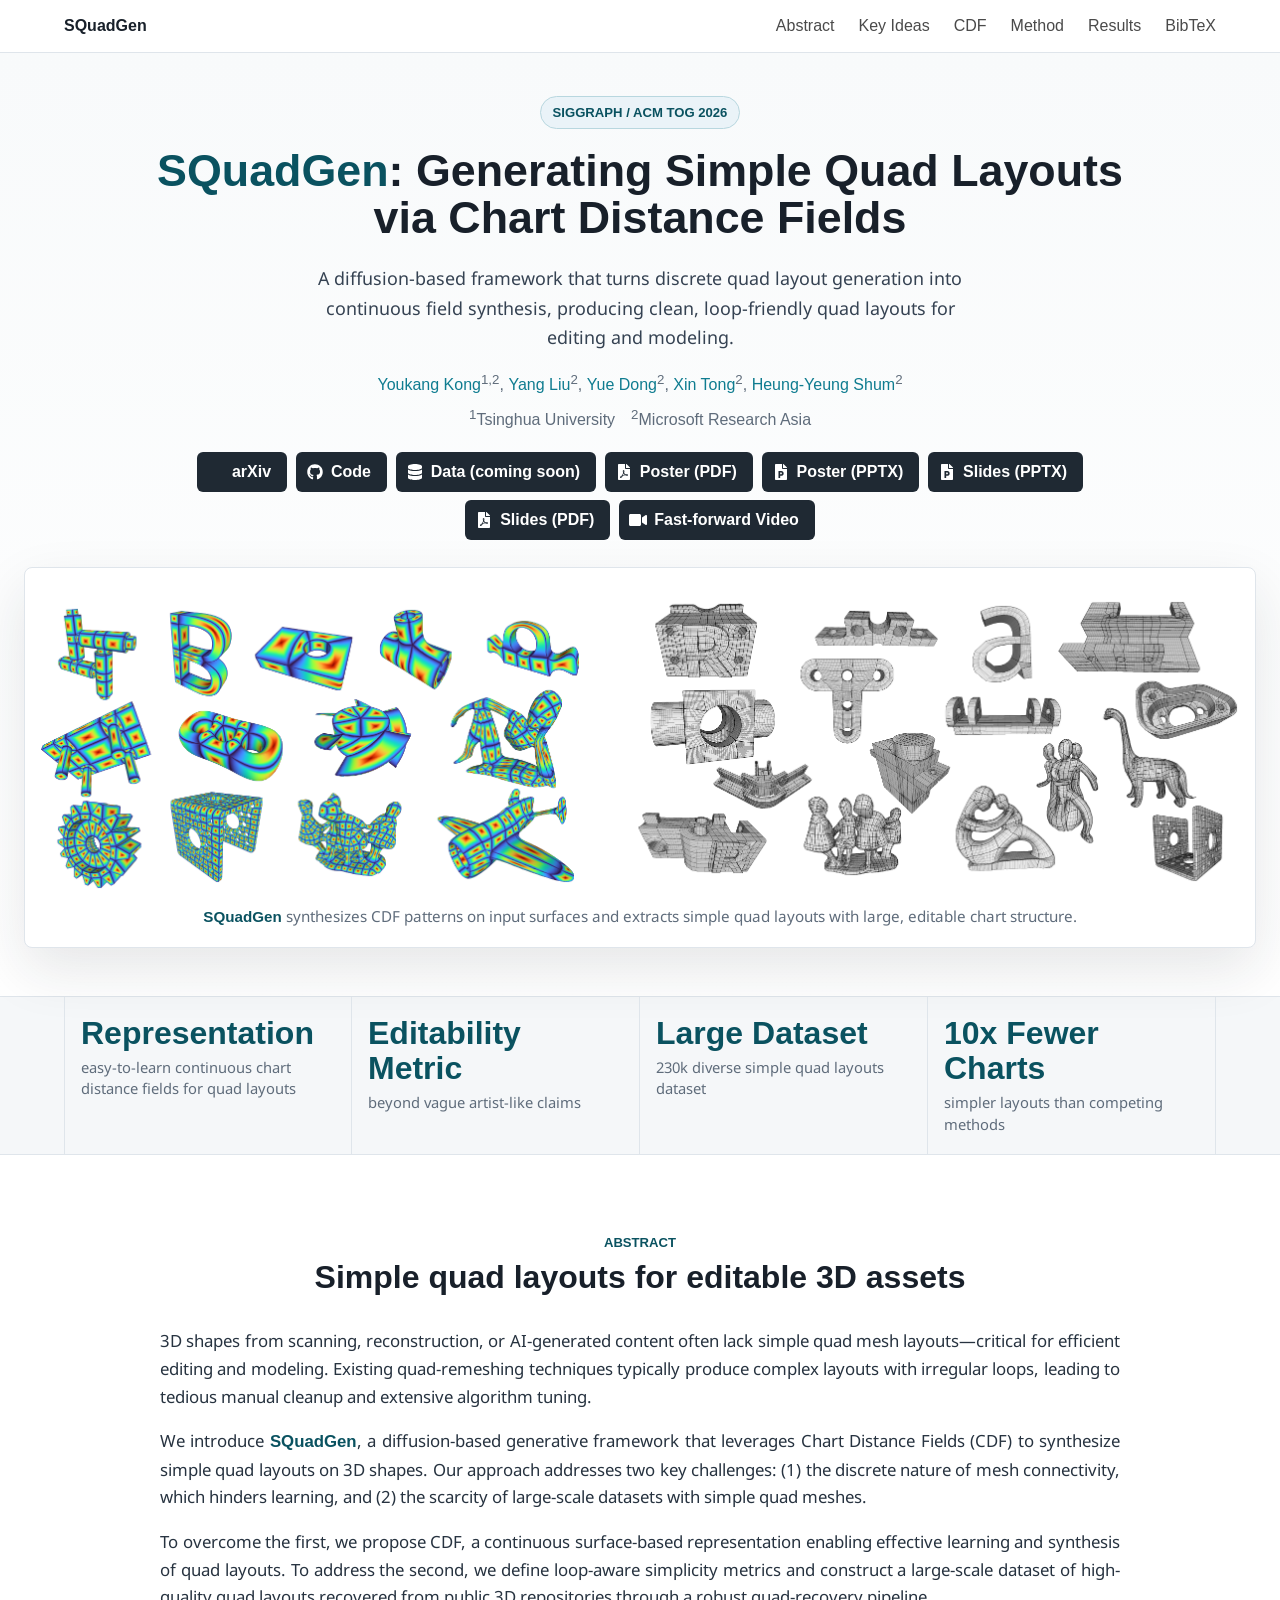
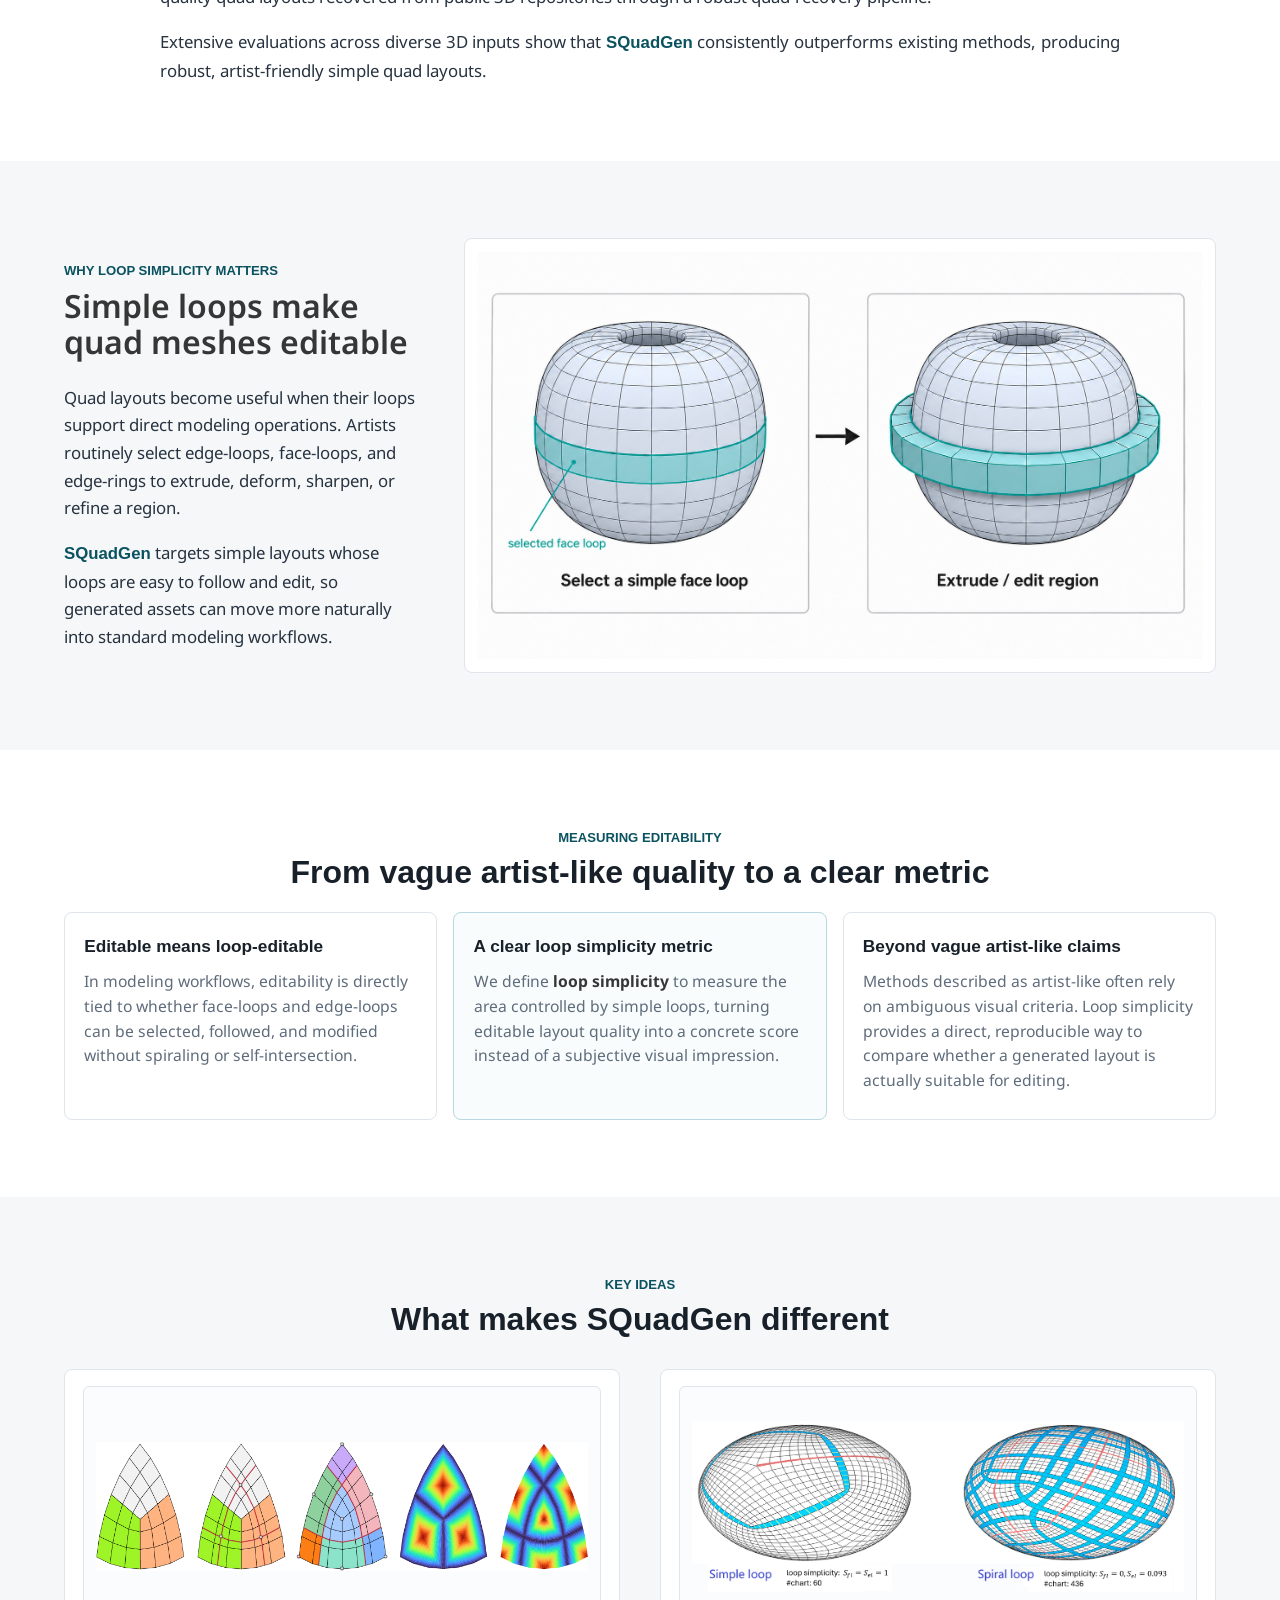
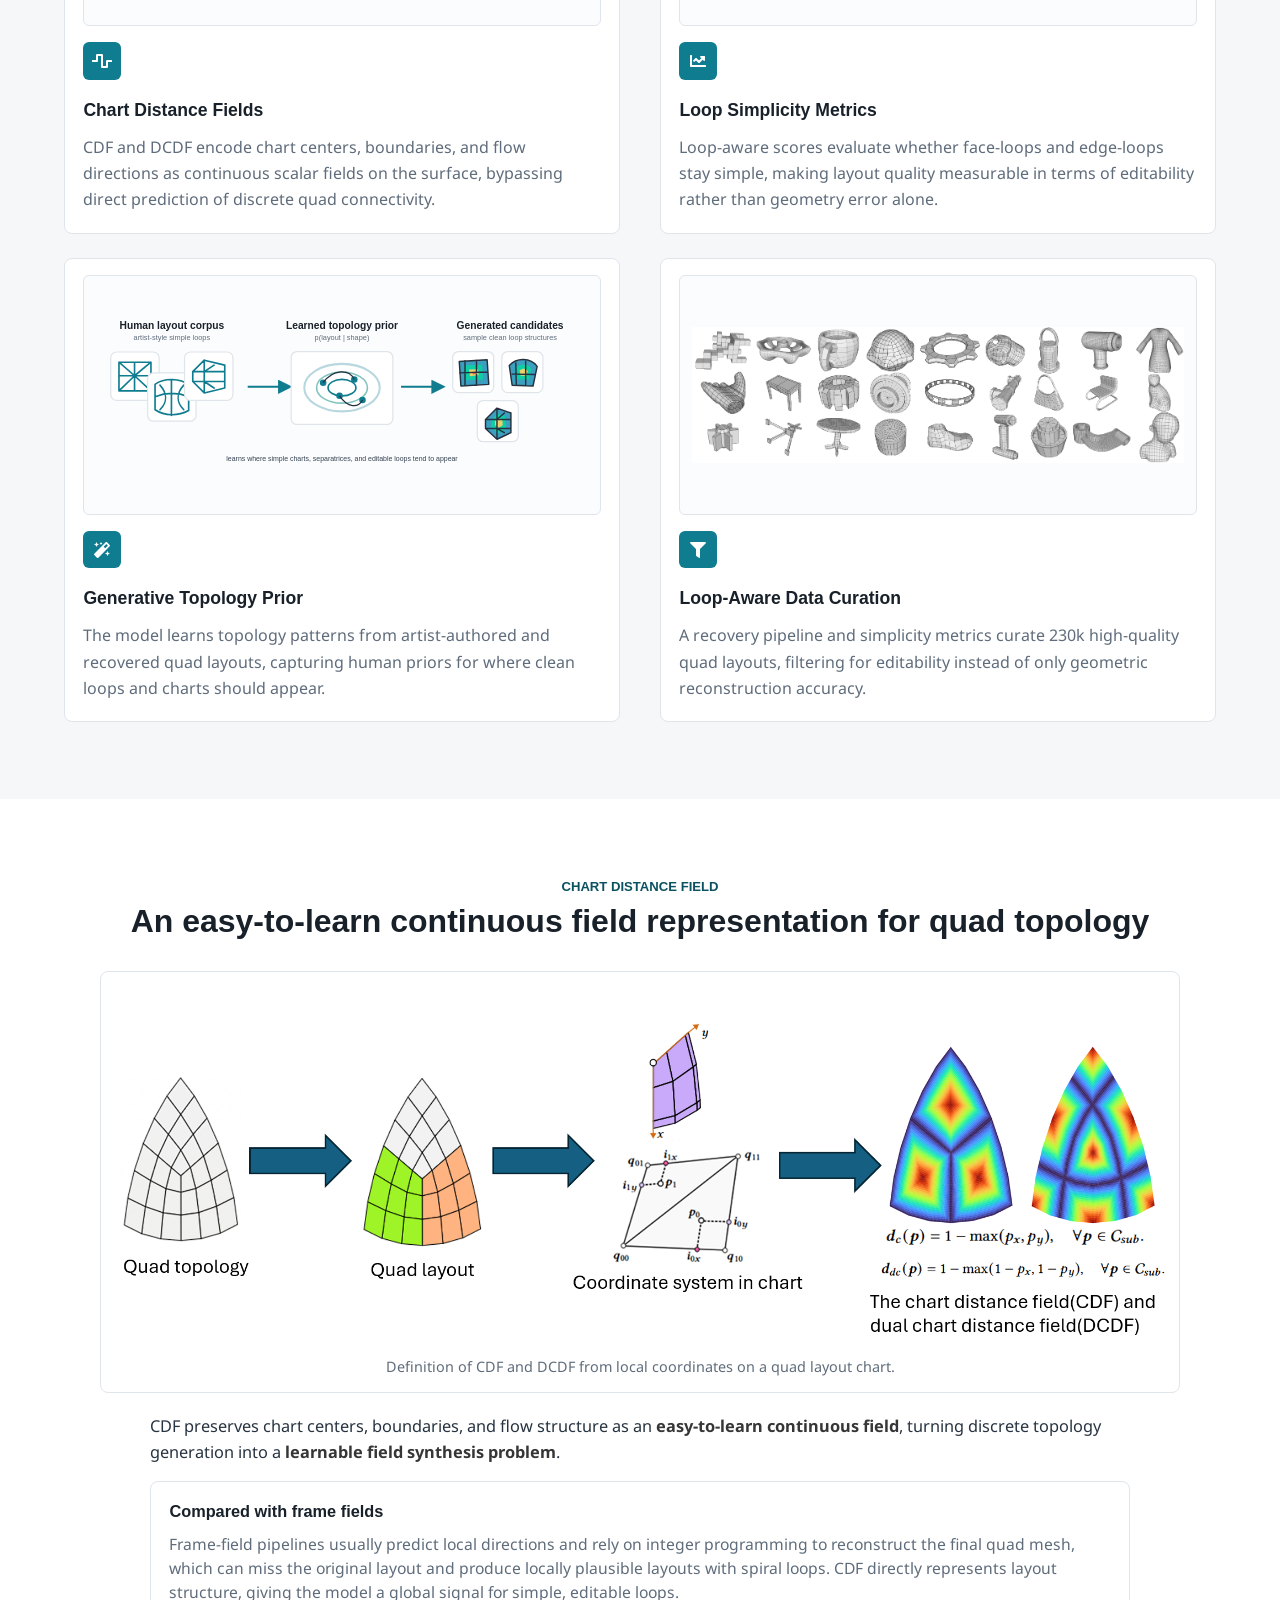
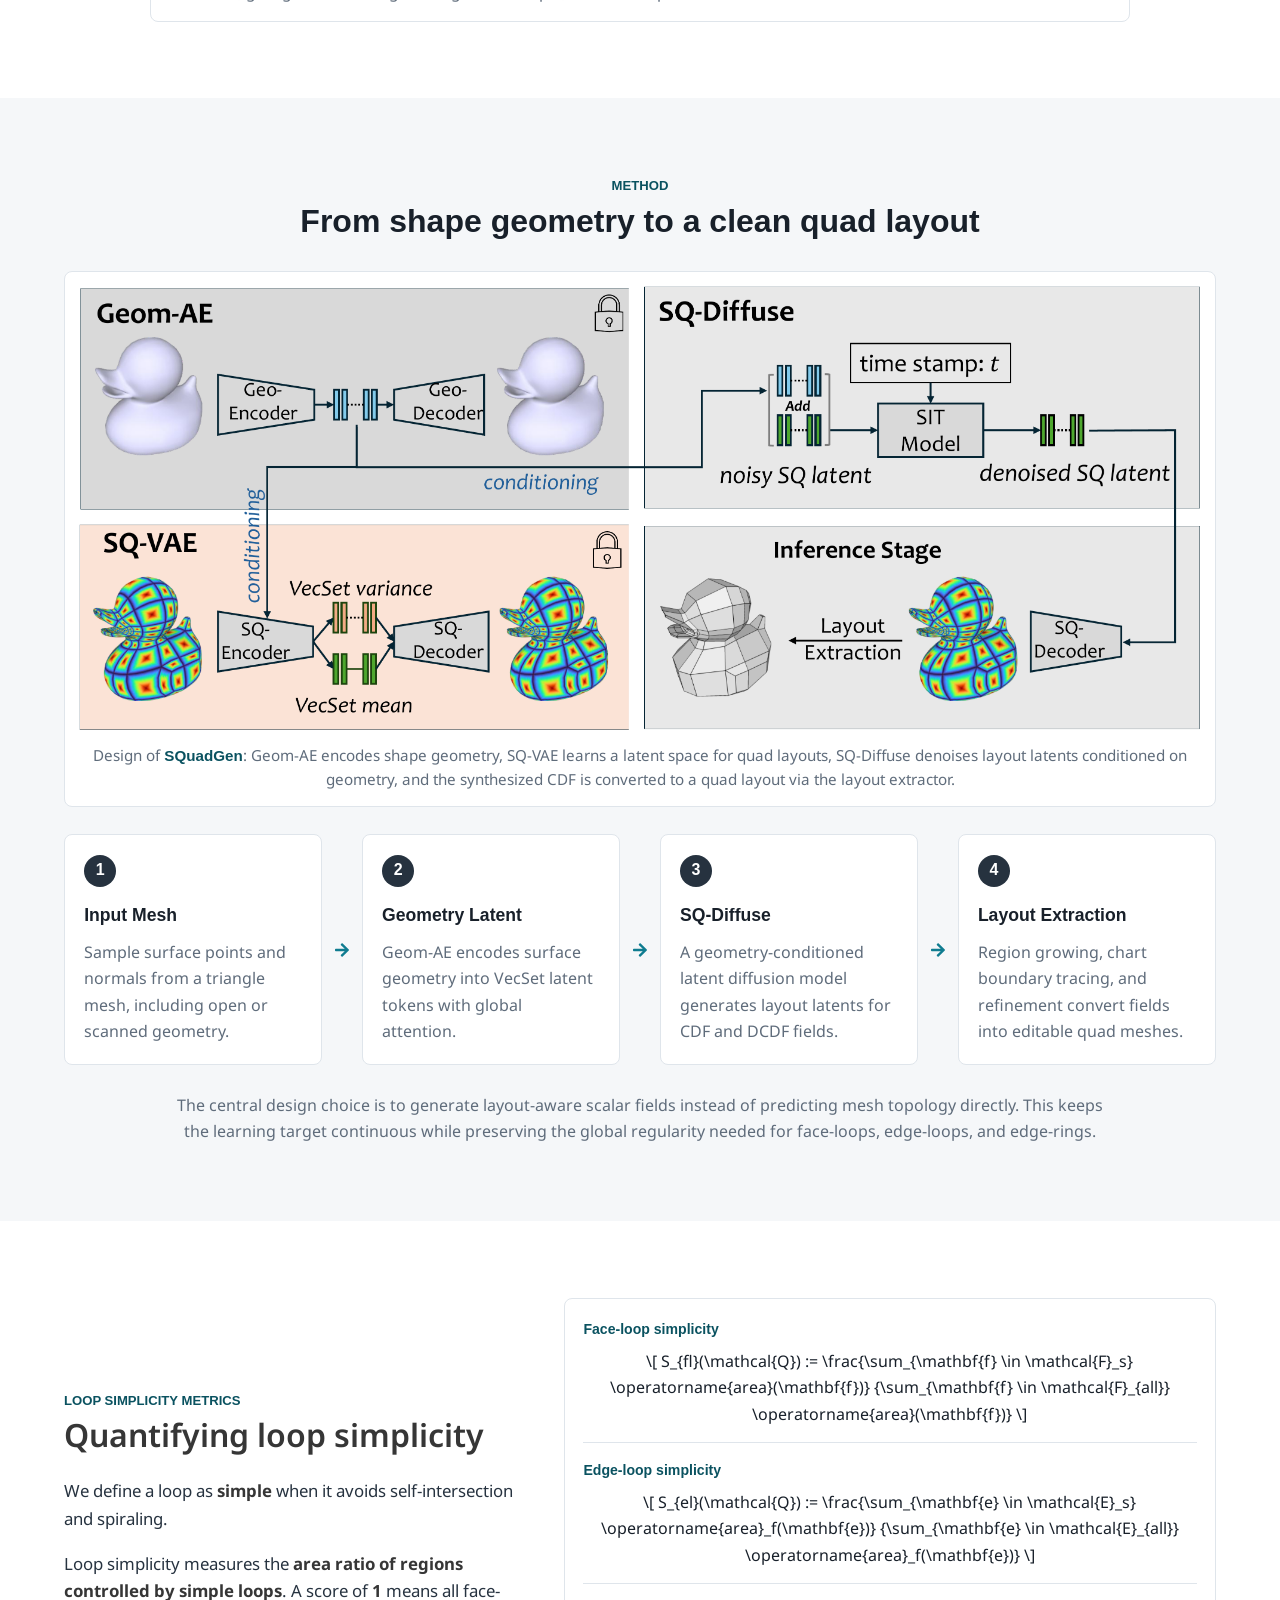
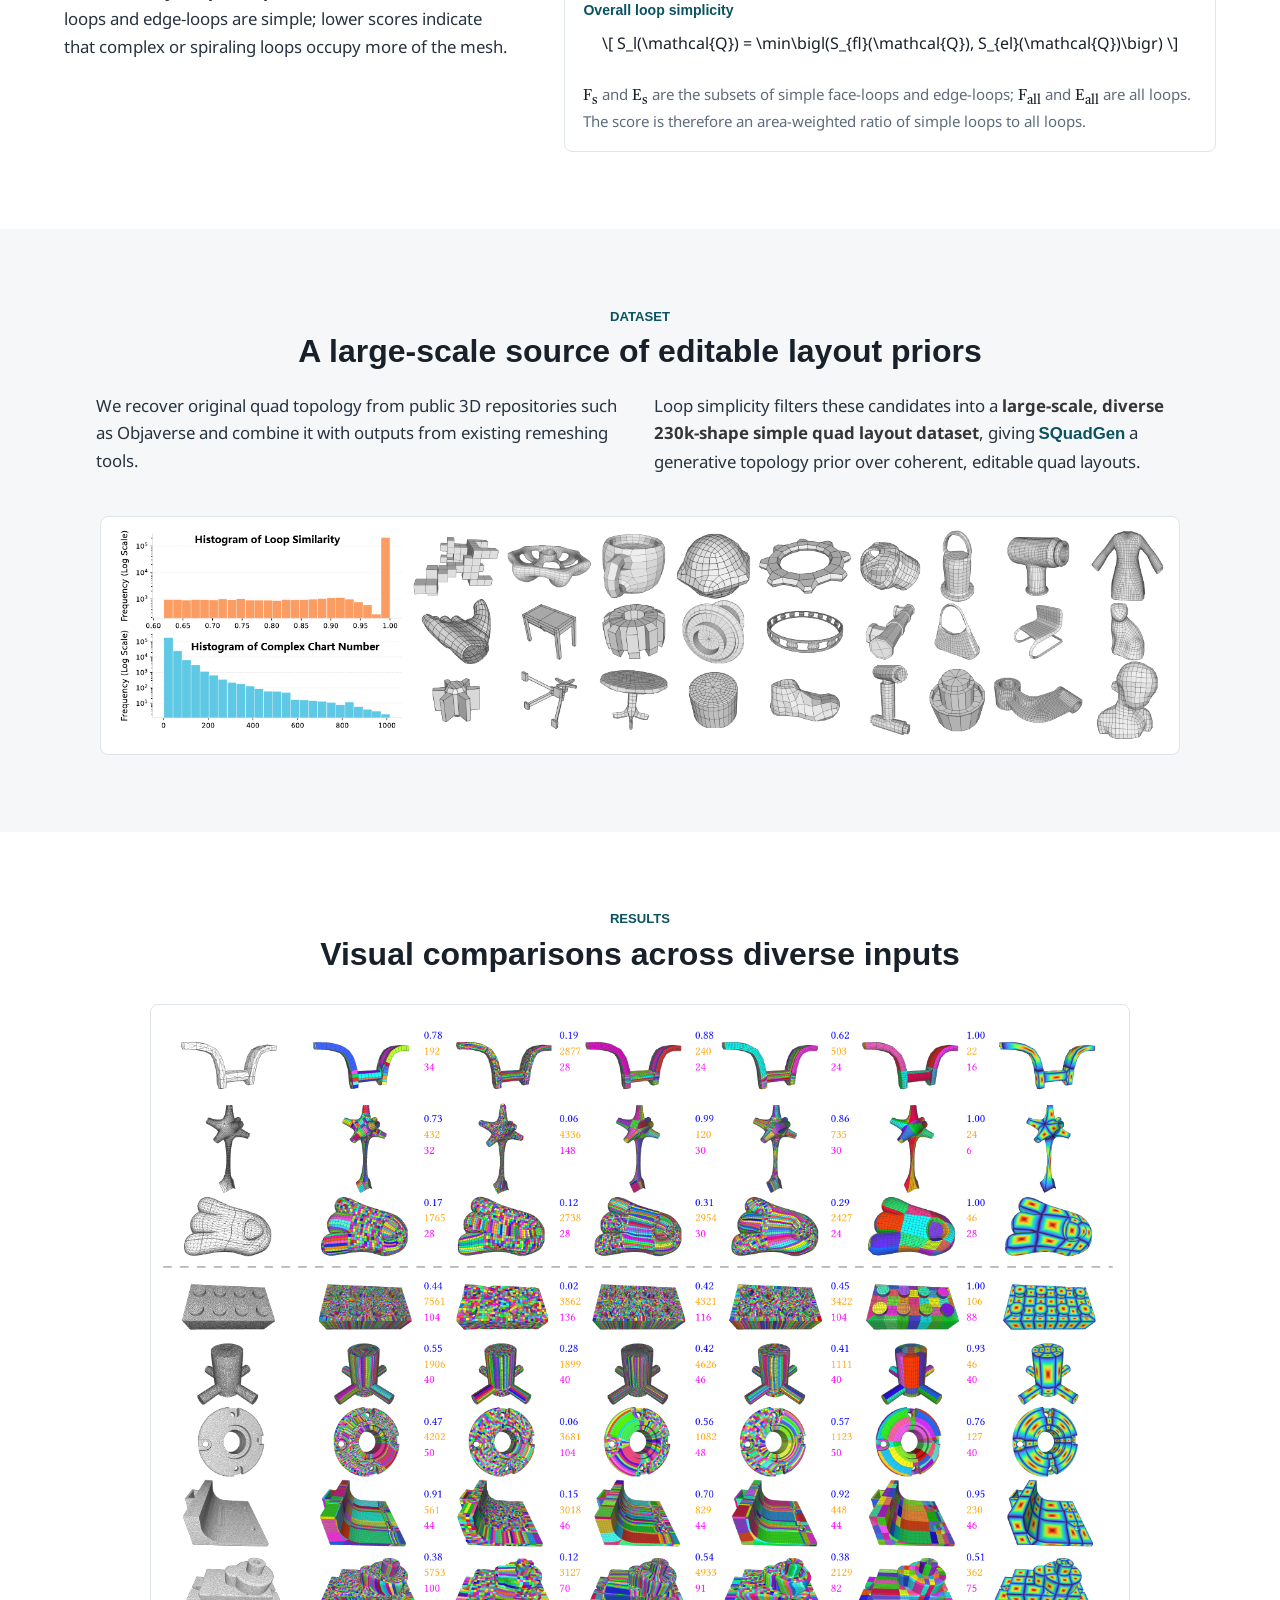
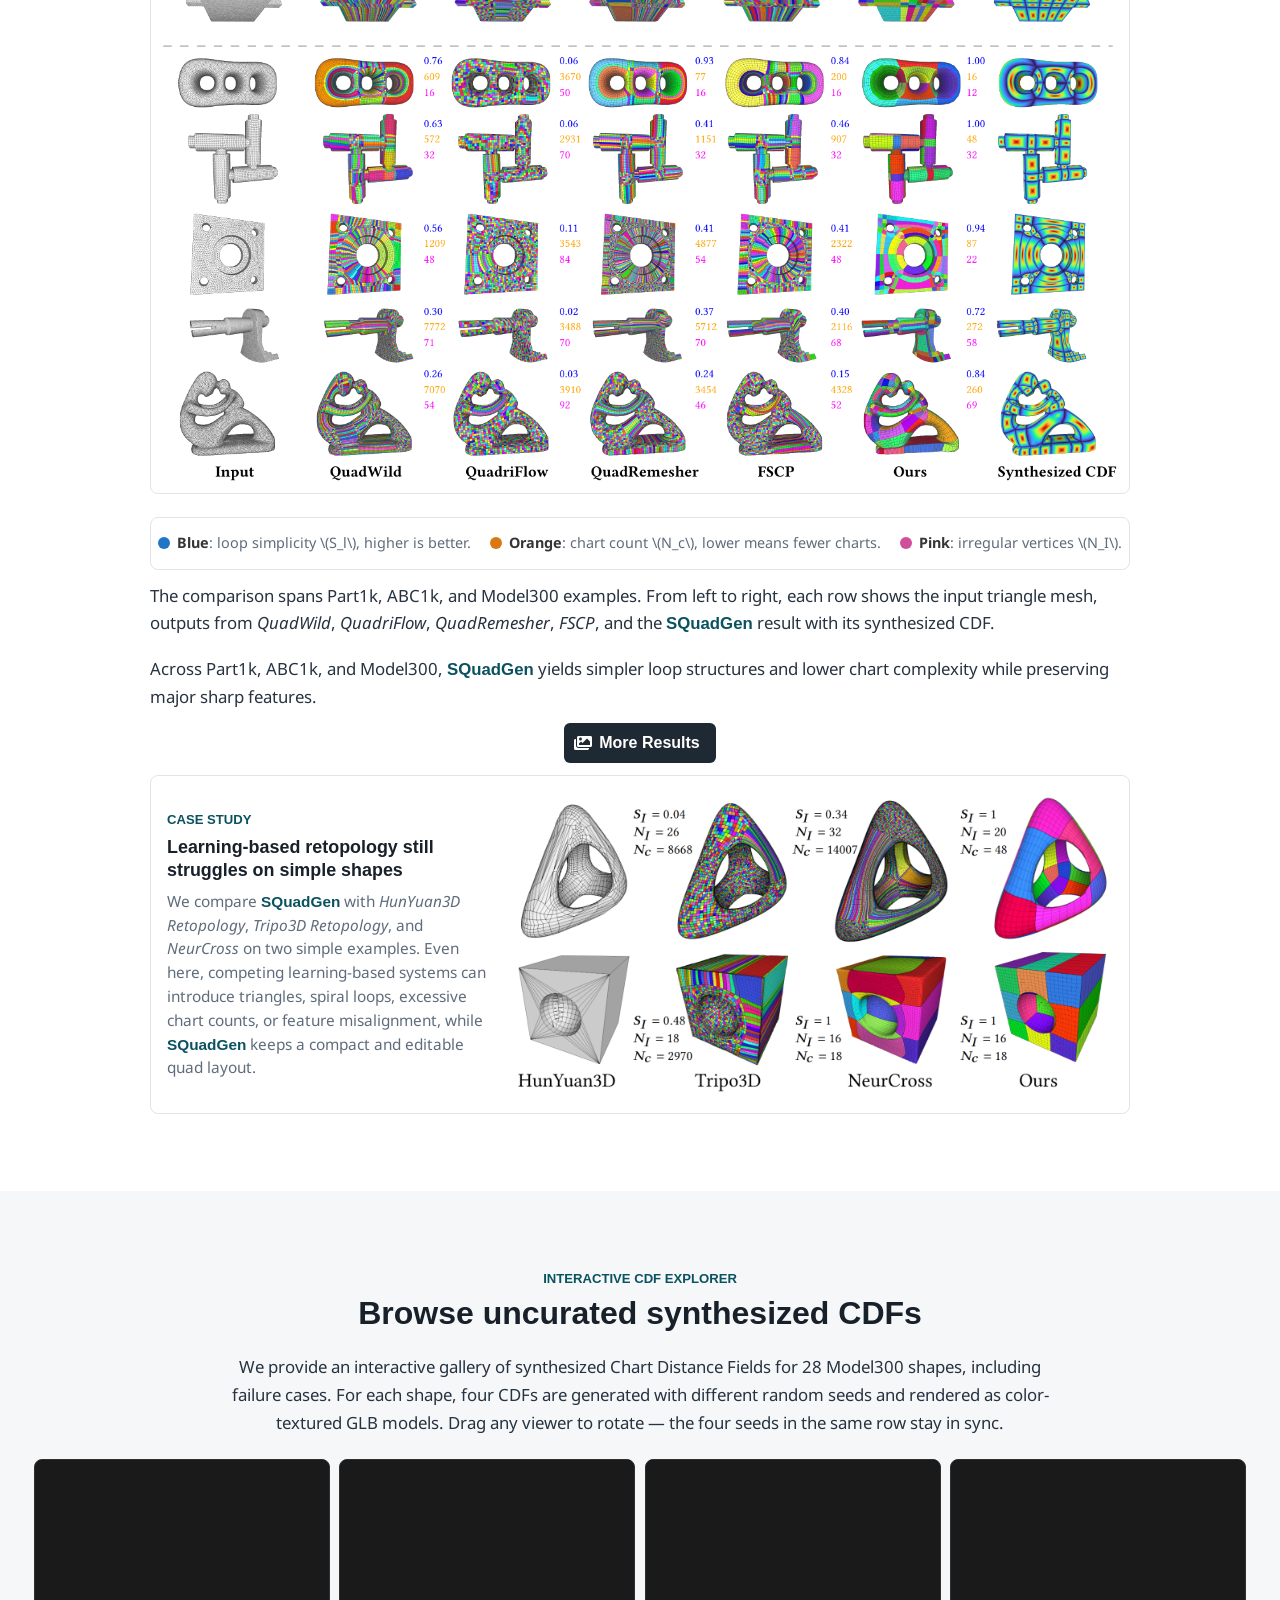
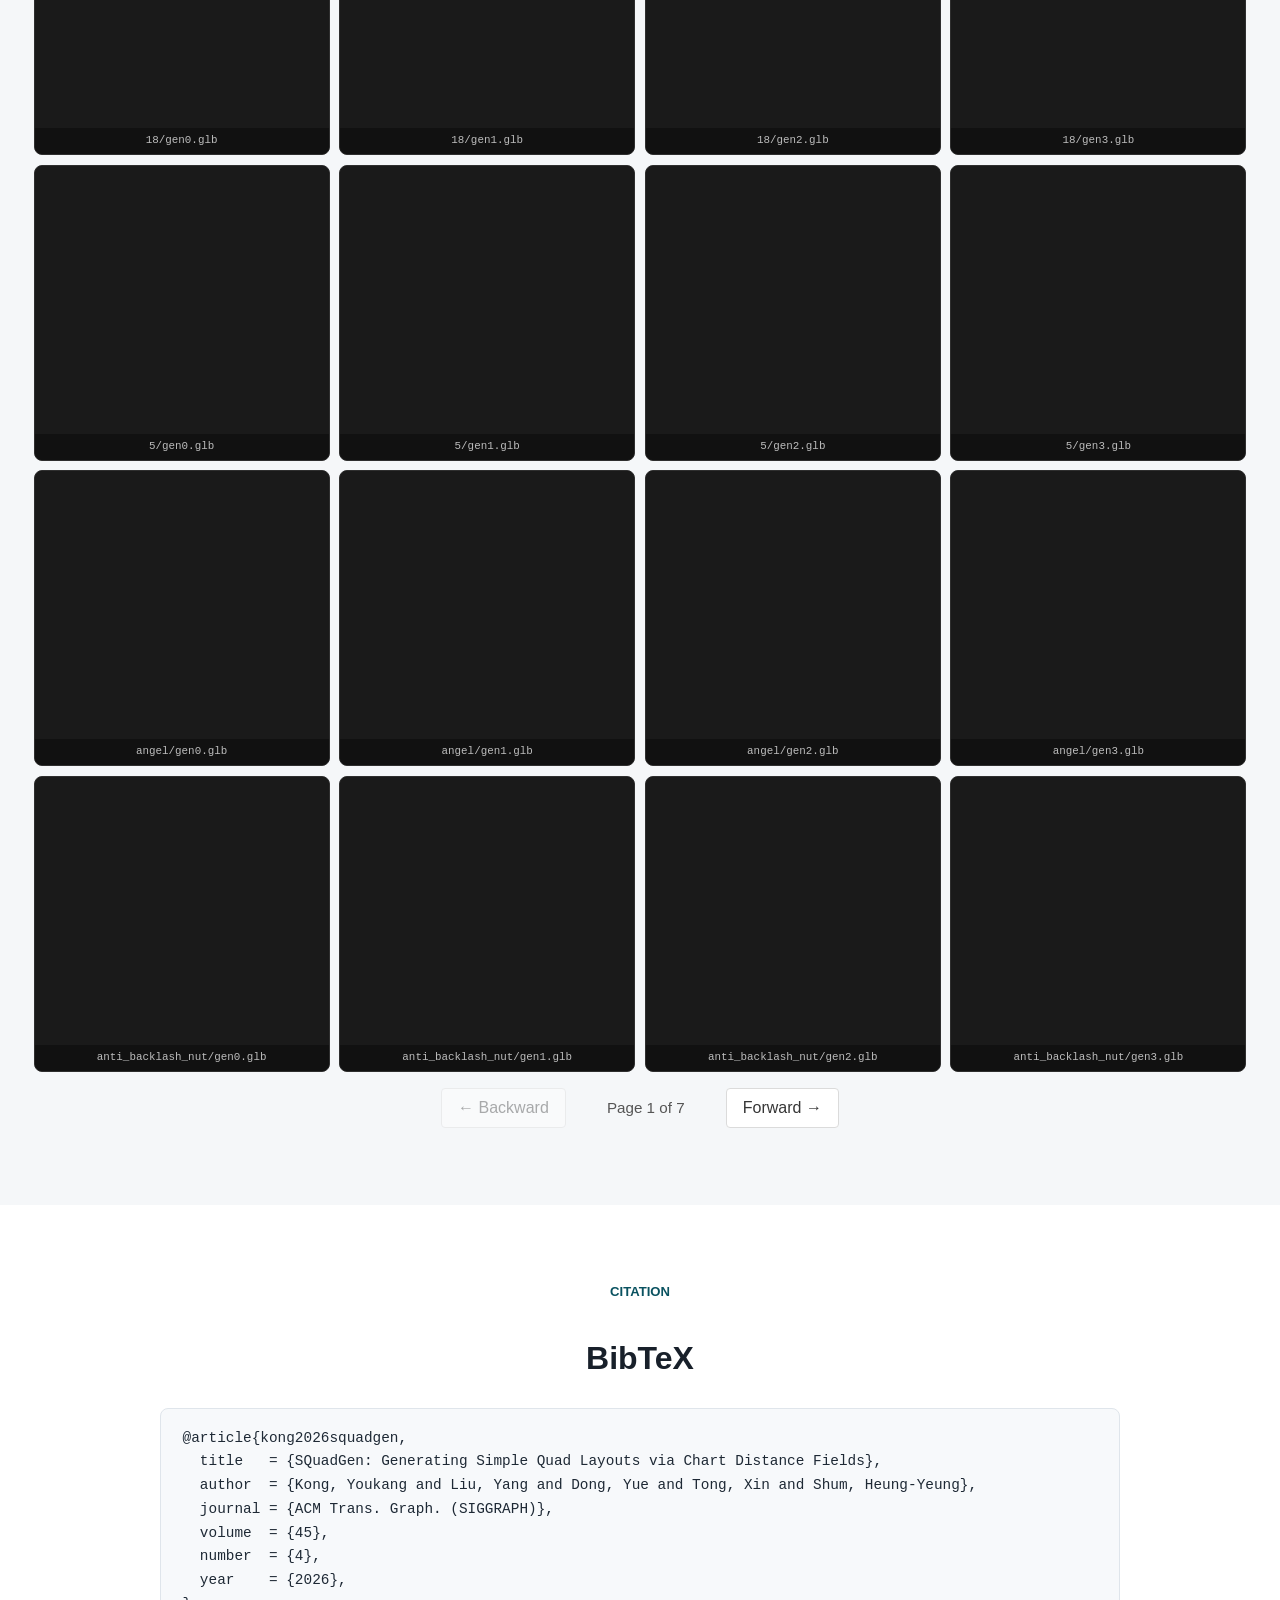
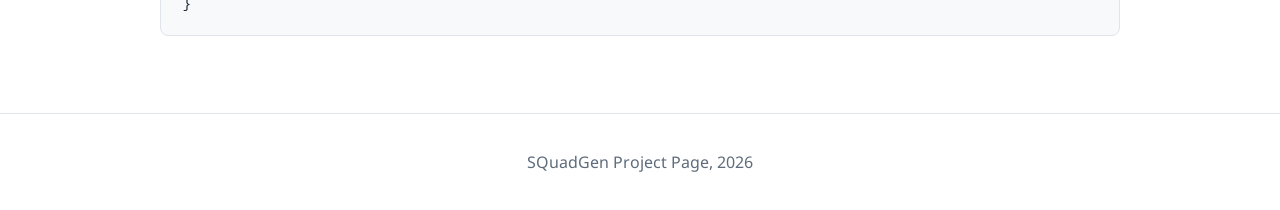
==== commit 428df4cf: "Update code repository link" ====
--- a/index.html
+++ b/index.html
@@ -88,9 +88,9 @@
               <span class="icon"><i class="ai ai-arxiv"></i></span>
               <span>arXiv</span>
             </a>
-            <a href="https://Youkang-Kong.github.io/squadgen/" class="external-link button is-normal is-dark">
+            <a href="https://github.com/microsoft/SQuadGen" class="external-link button is-normal is-dark">
               <span class="icon"><i class="fab fa-github"></i></span>
-              <span>Code (coming soon)</span>
+              <span>Code</span>
             </a>
             <a href="https://Youkang-Kong.github.io/squadgen/" class="external-link button is-normal is-dark">
               <span class="icon"><i class="fas fa-database"></i></span>
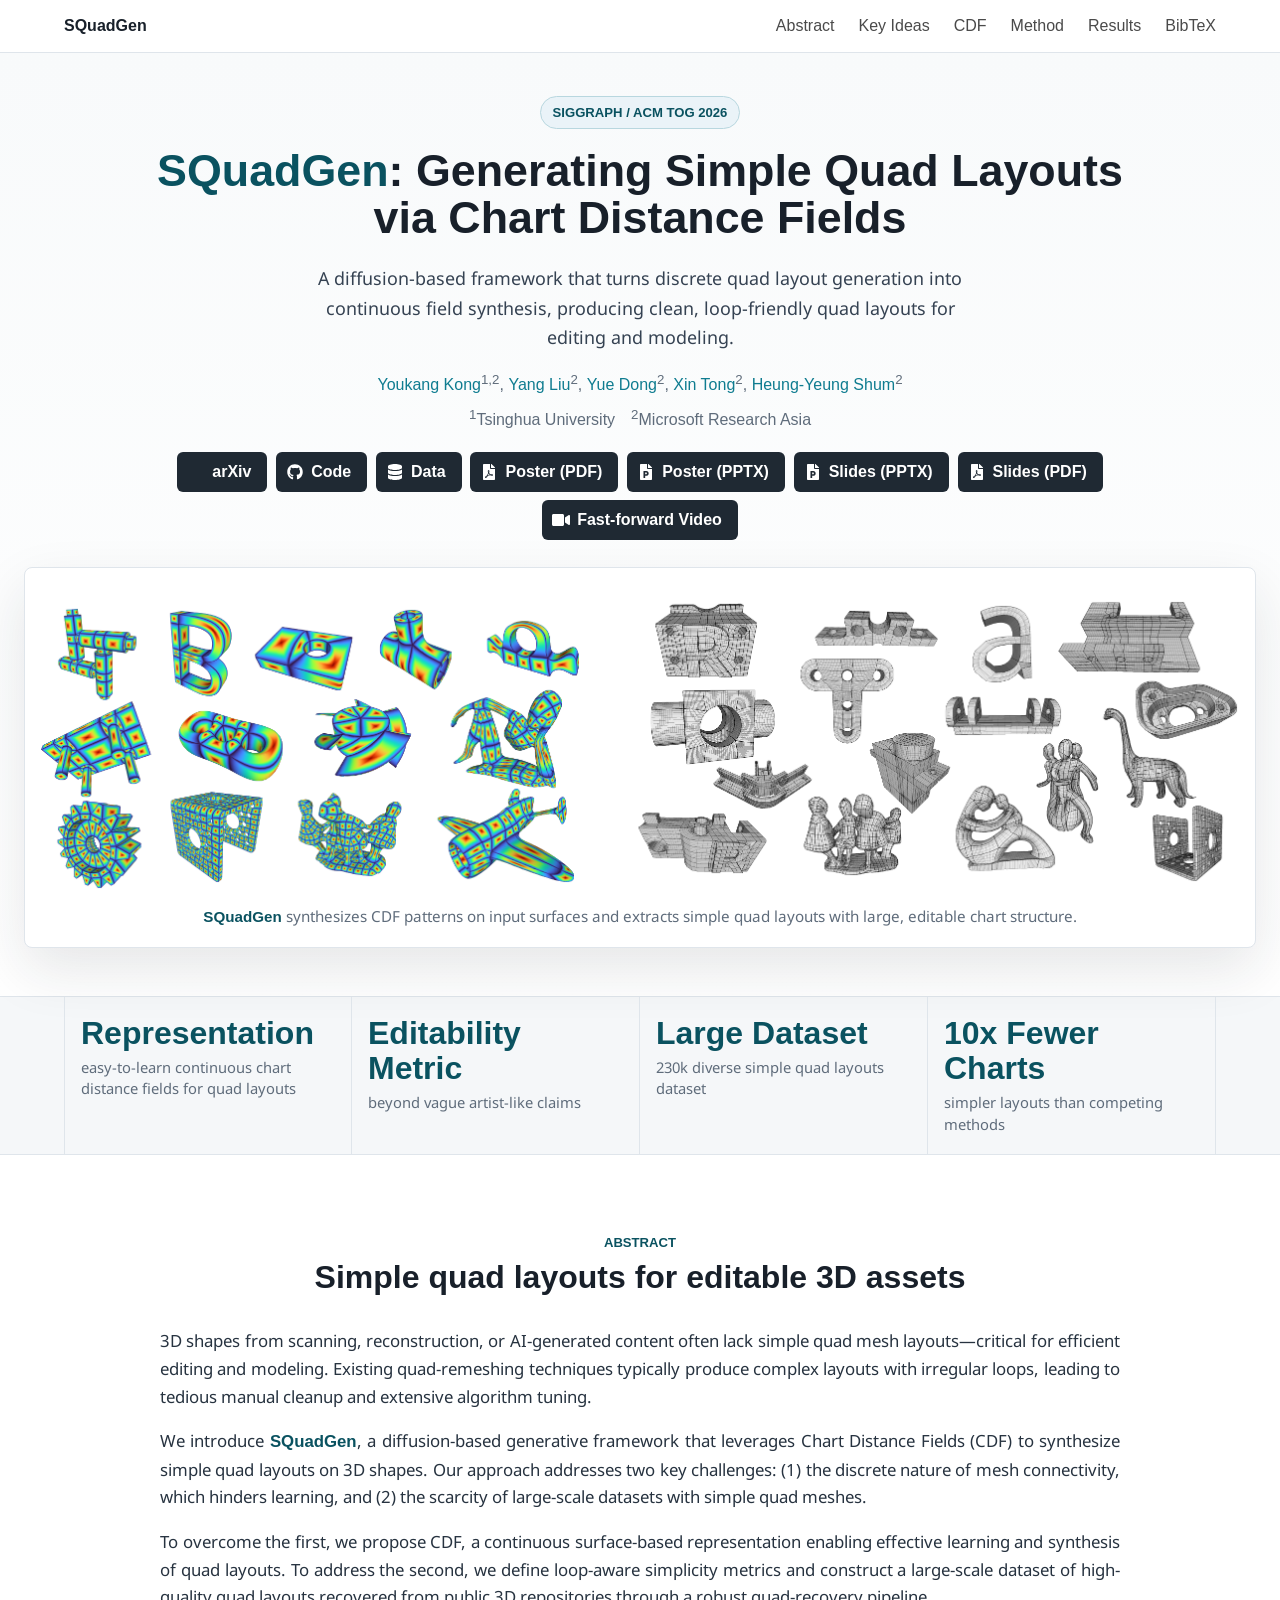
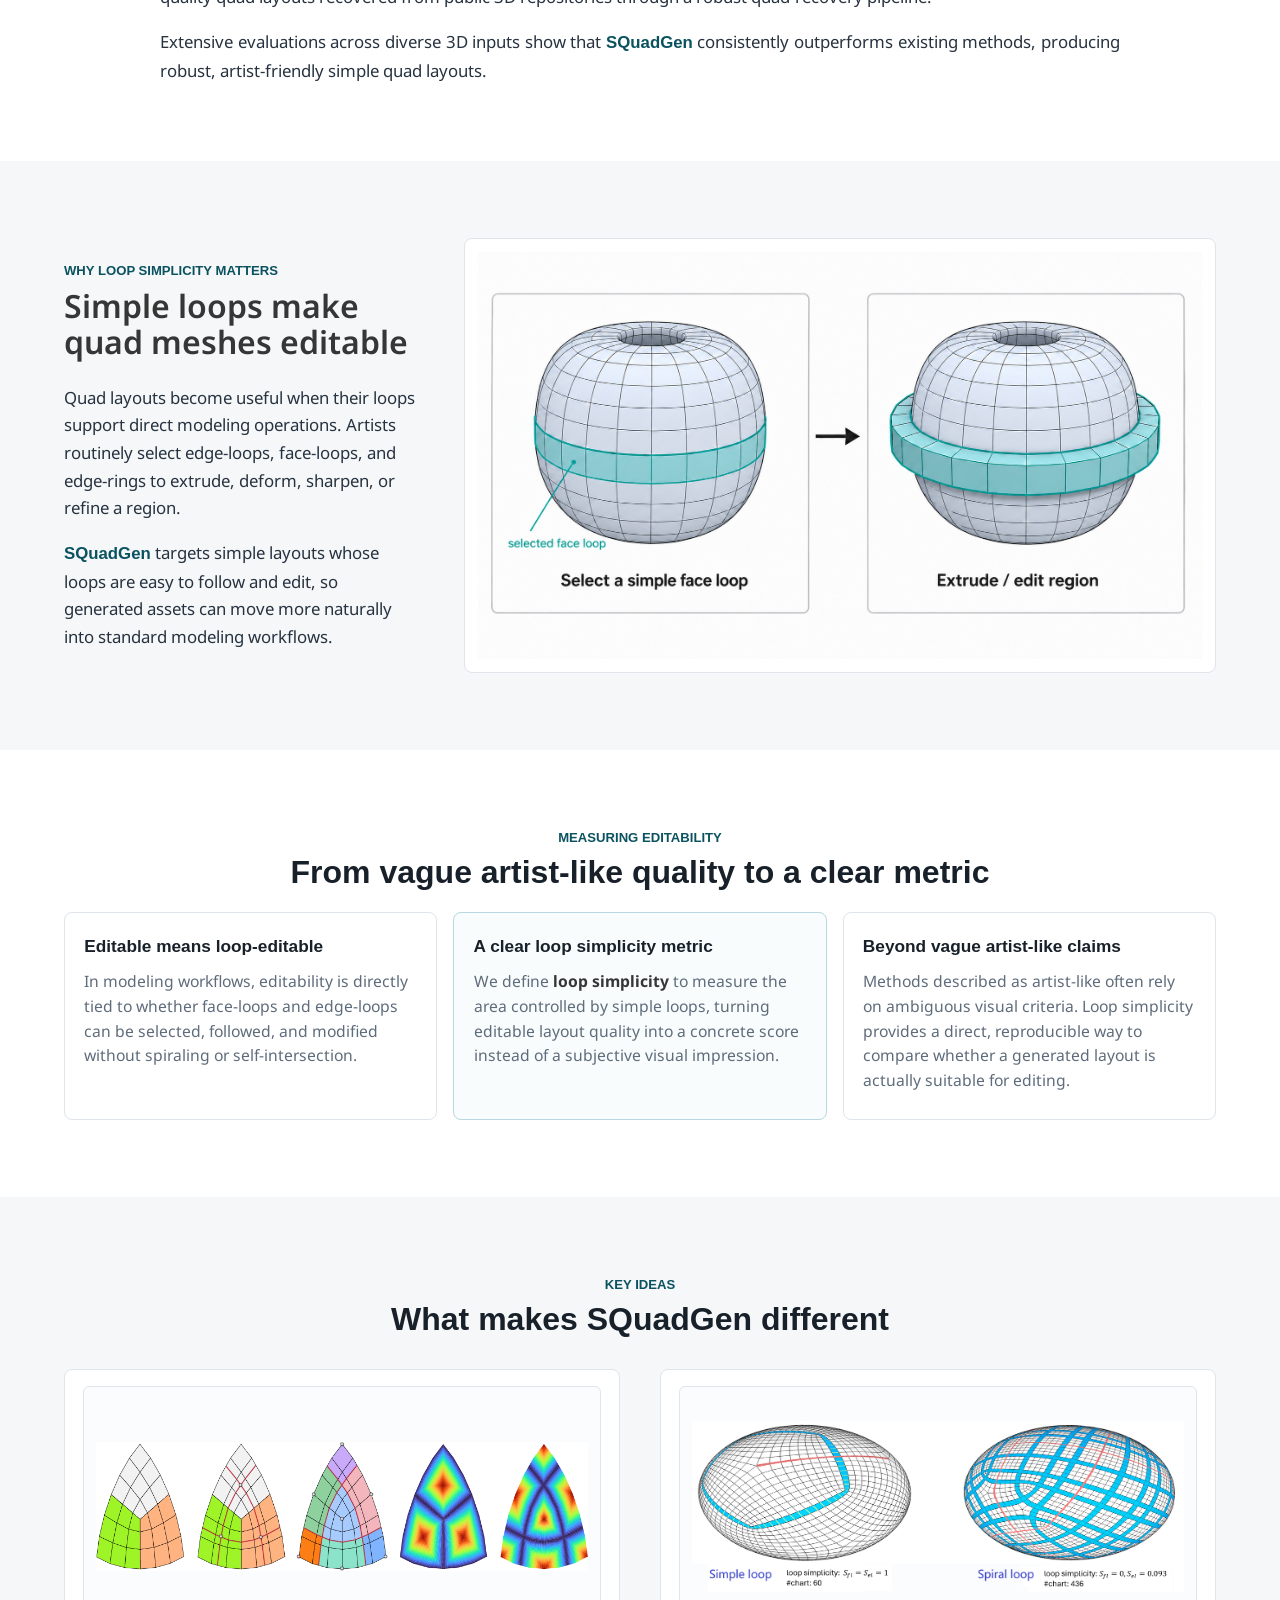
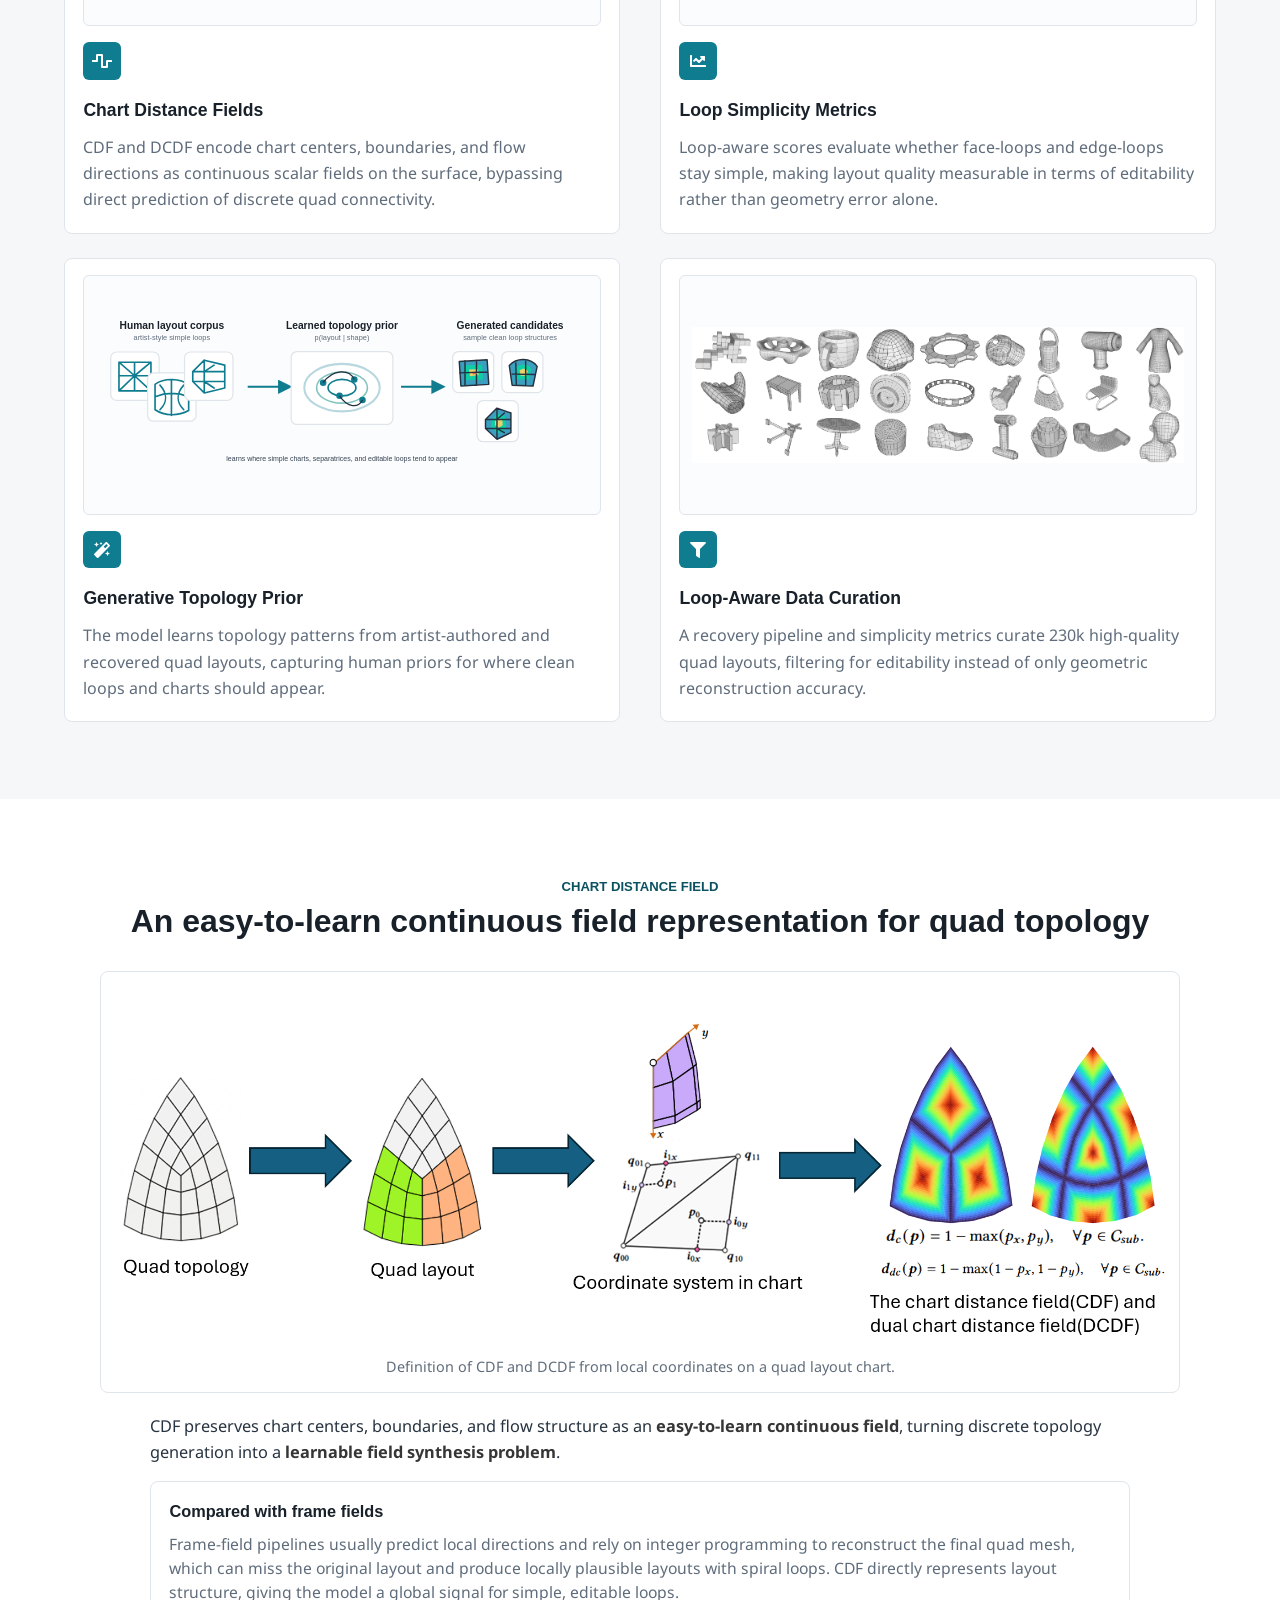
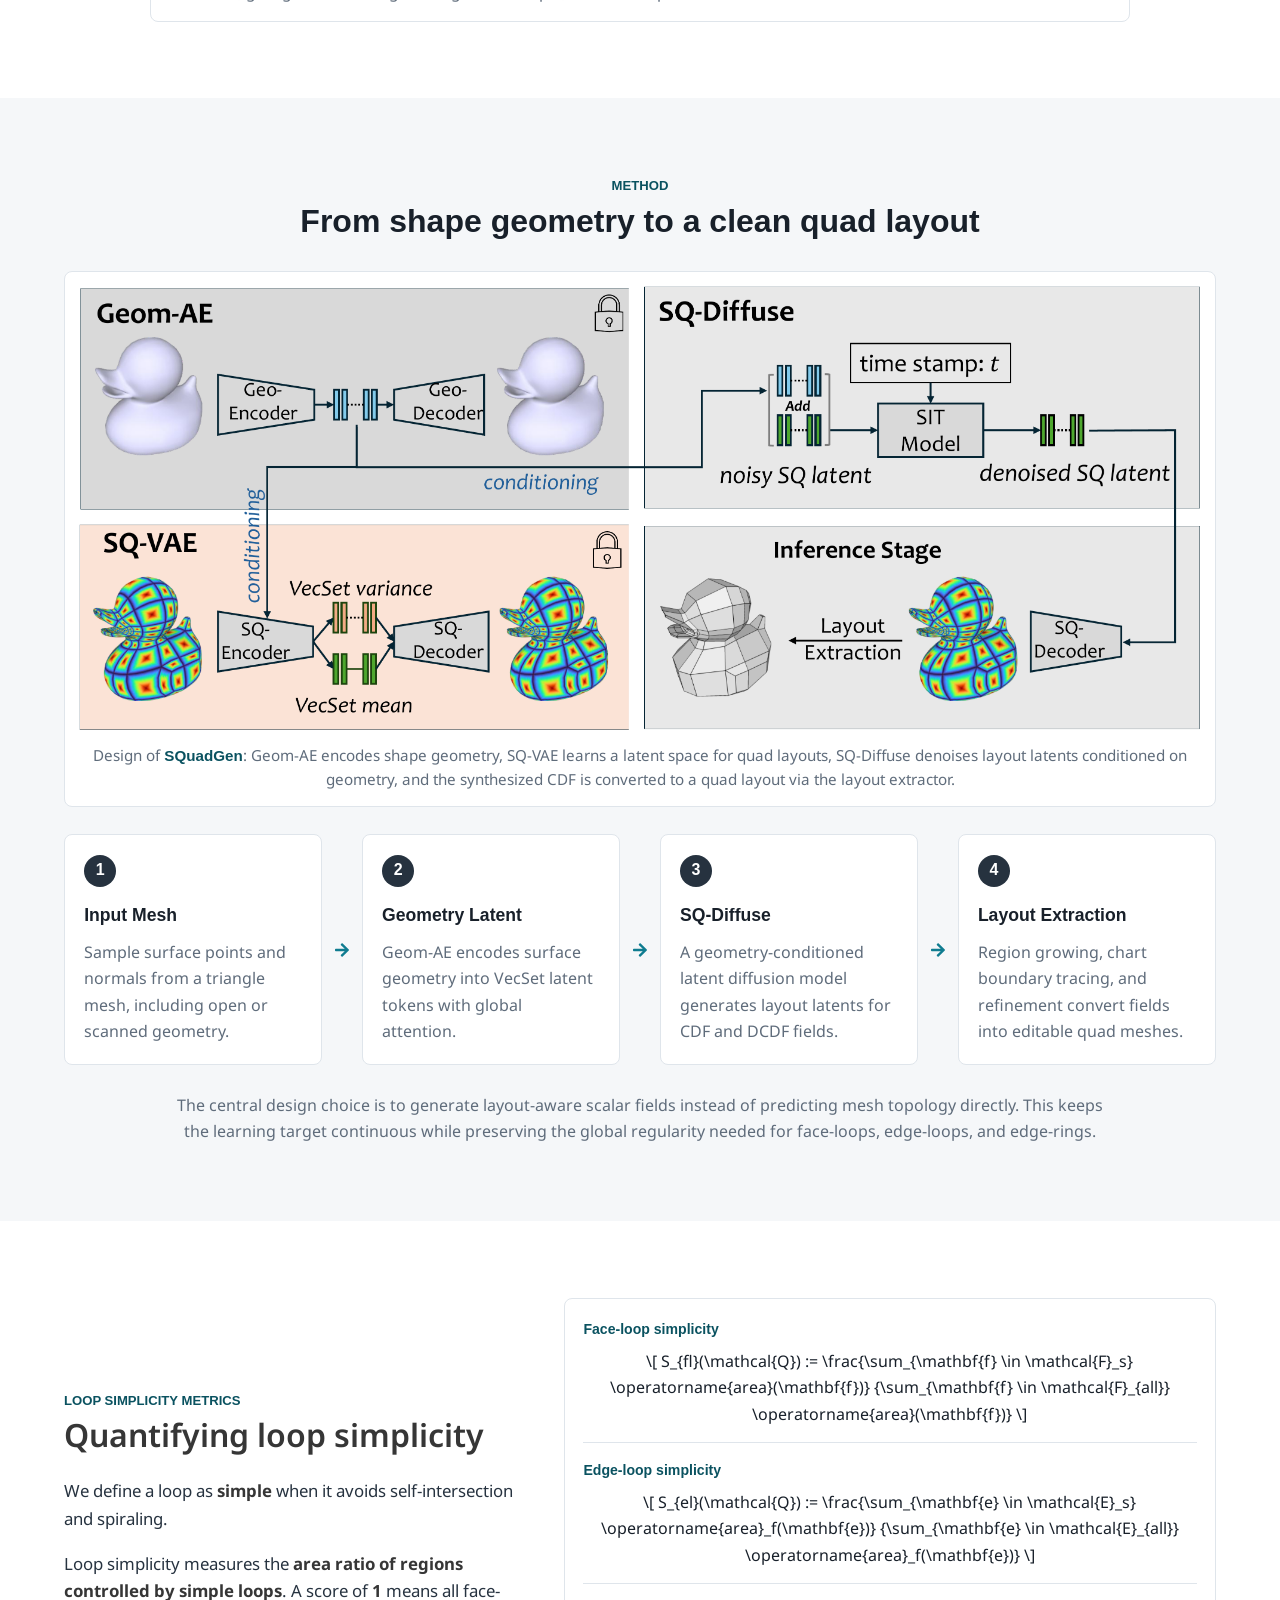
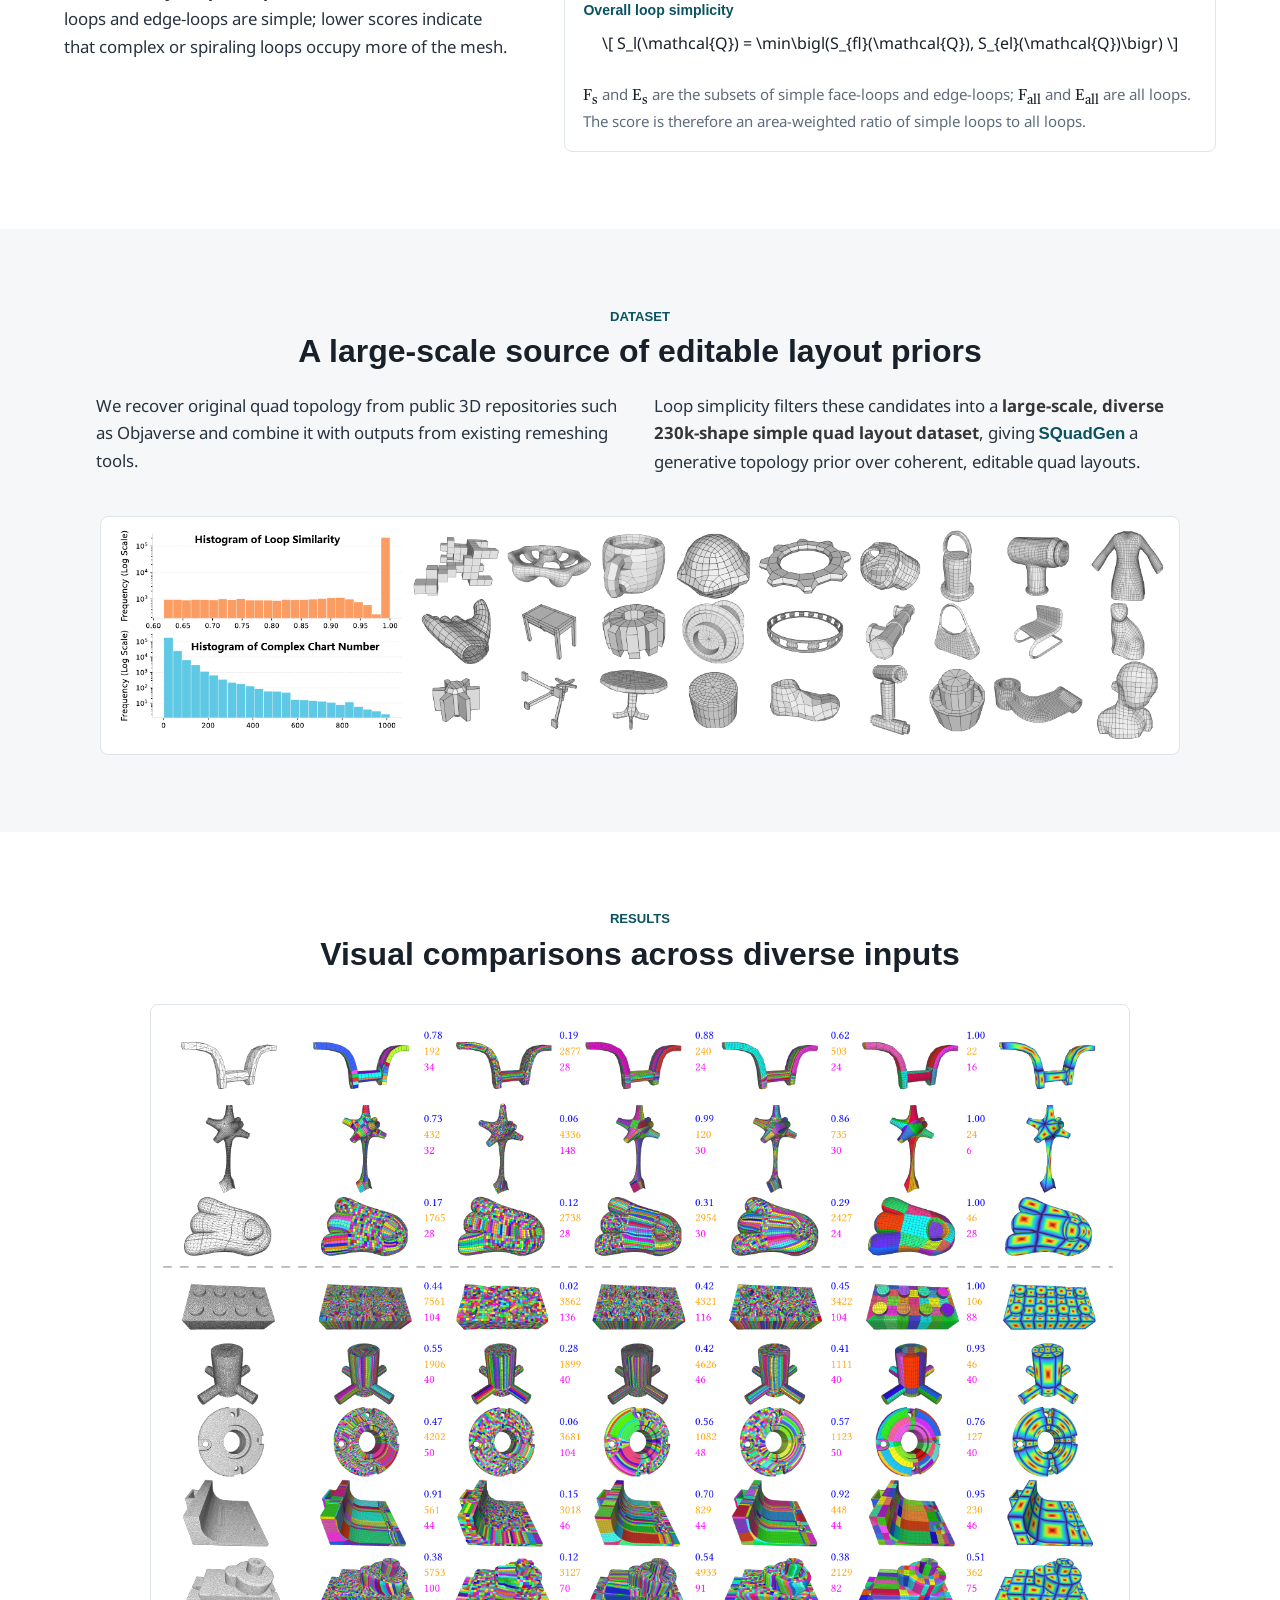
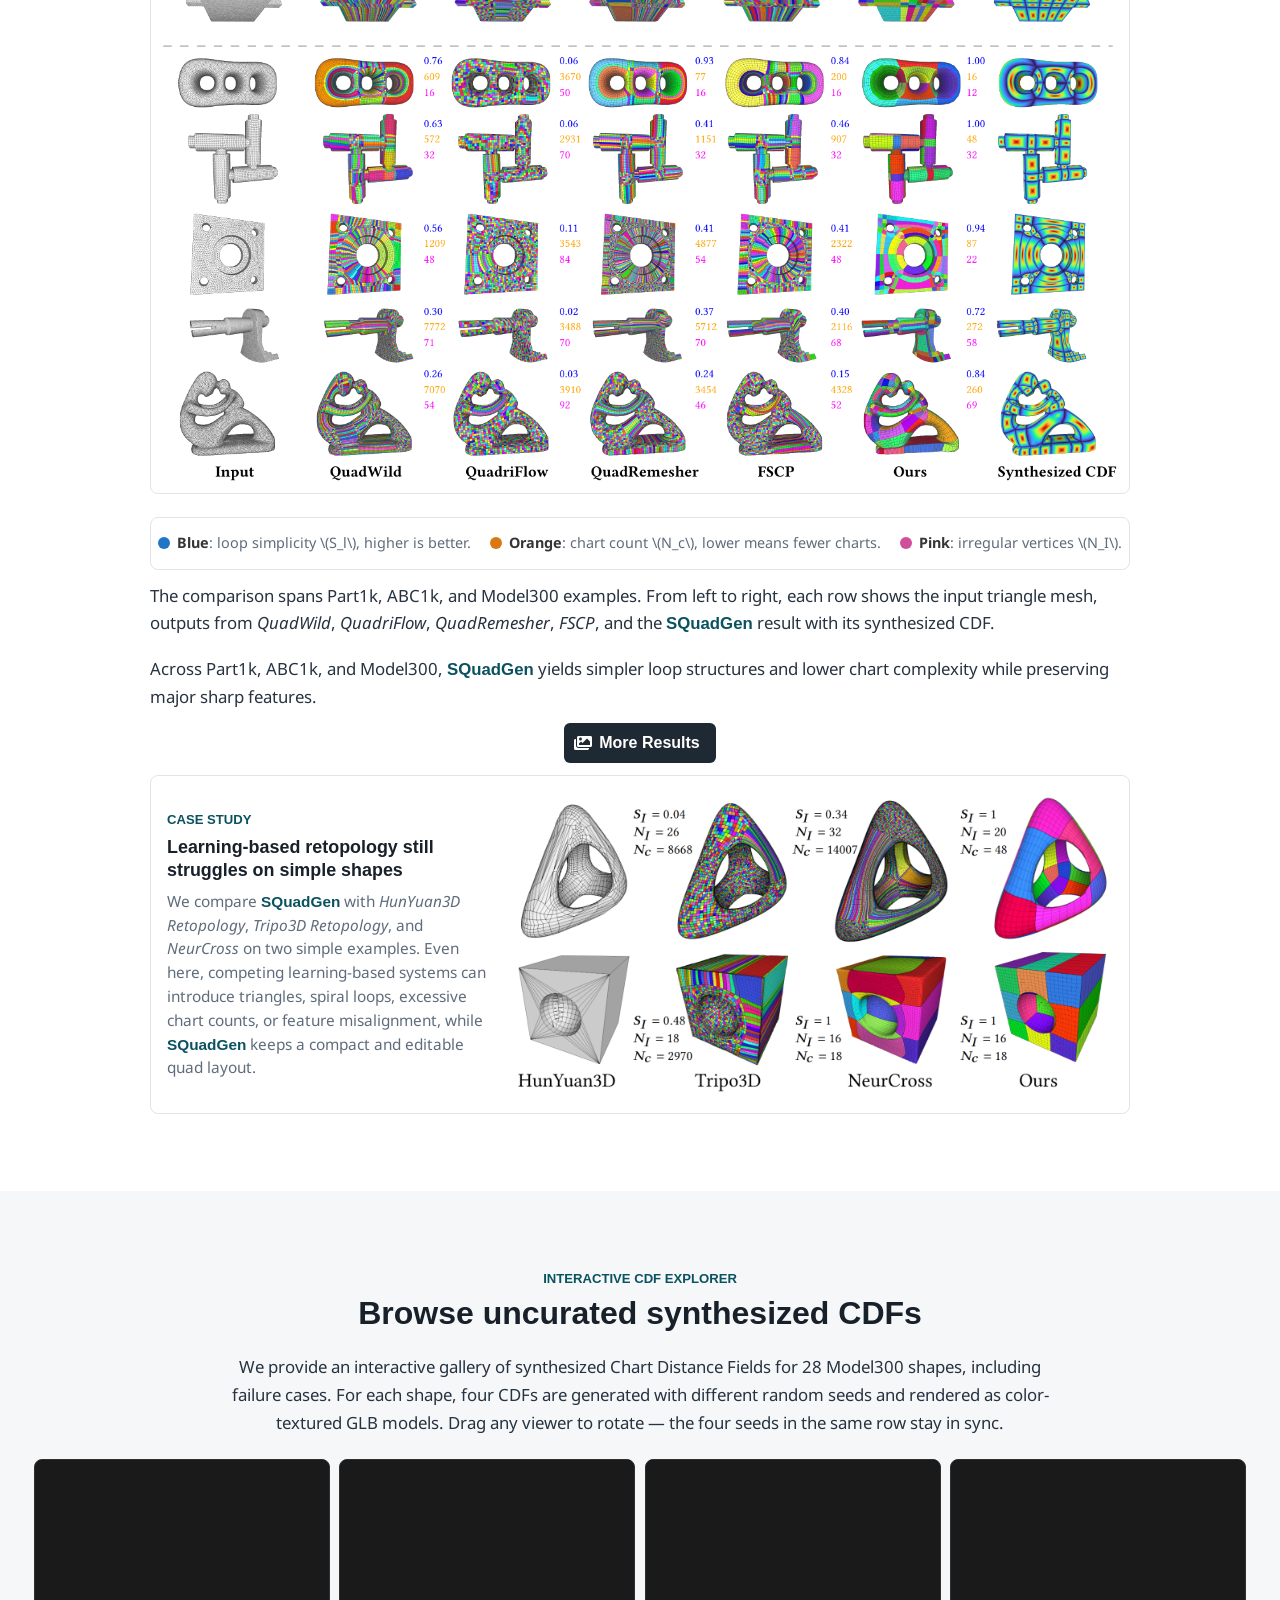
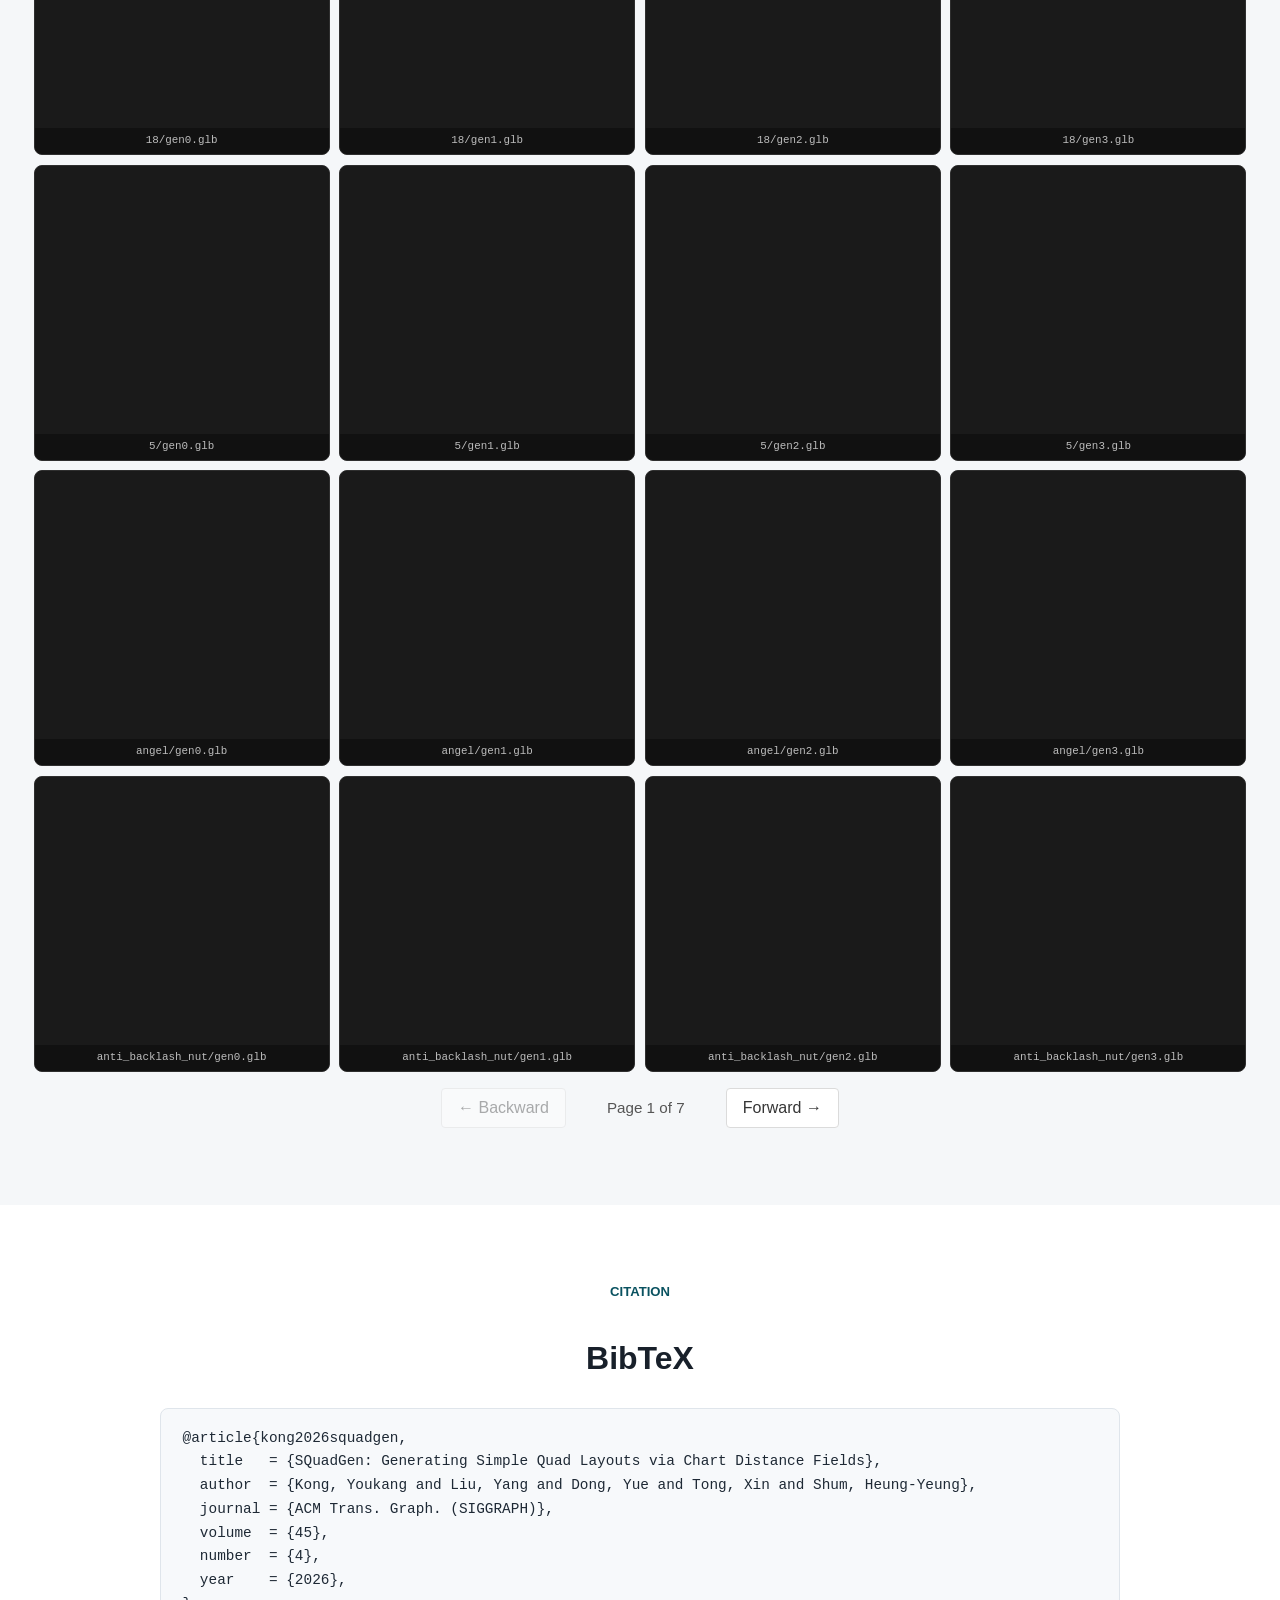
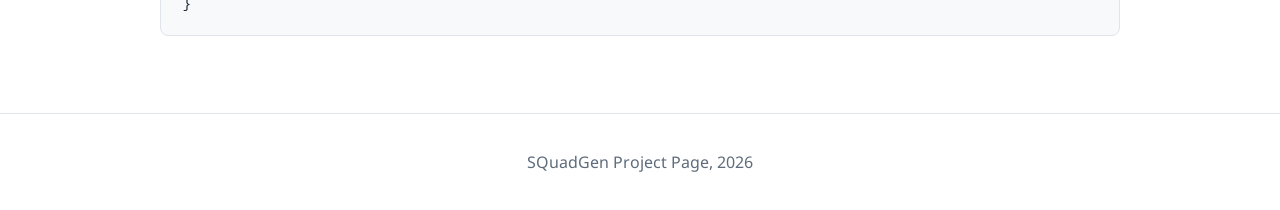
==== commit 32f90531: "Update data download link" ====
--- a/index.html
+++ b/index.html
@@ -92,9 +92,9 @@
               <span class="icon"><i class="fab fa-github"></i></span>
               <span>Code</span>
             </a>
-            <a href="https://Youkang-Kong.github.io/squadgen/" class="external-link button is-normal is-dark">
+            <a href="https://drive.google.com/file/d/1GthfgyHuYqhVeci7BJg-_6uc3QDH52IQ/view?usp=sharing" class="external-link button is-normal is-dark">
               <span class="icon"><i class="fas fa-database"></i></span>
-              <span>Data (coming soon)</span>
+              <span>Data</span>
             </a>
             <a href="./poster/poster-56x23in-liu.pdf" class="external-link button is-normal is-dark">
               <span class="icon"><i class="fas fa-file-pdf"></i></span>
